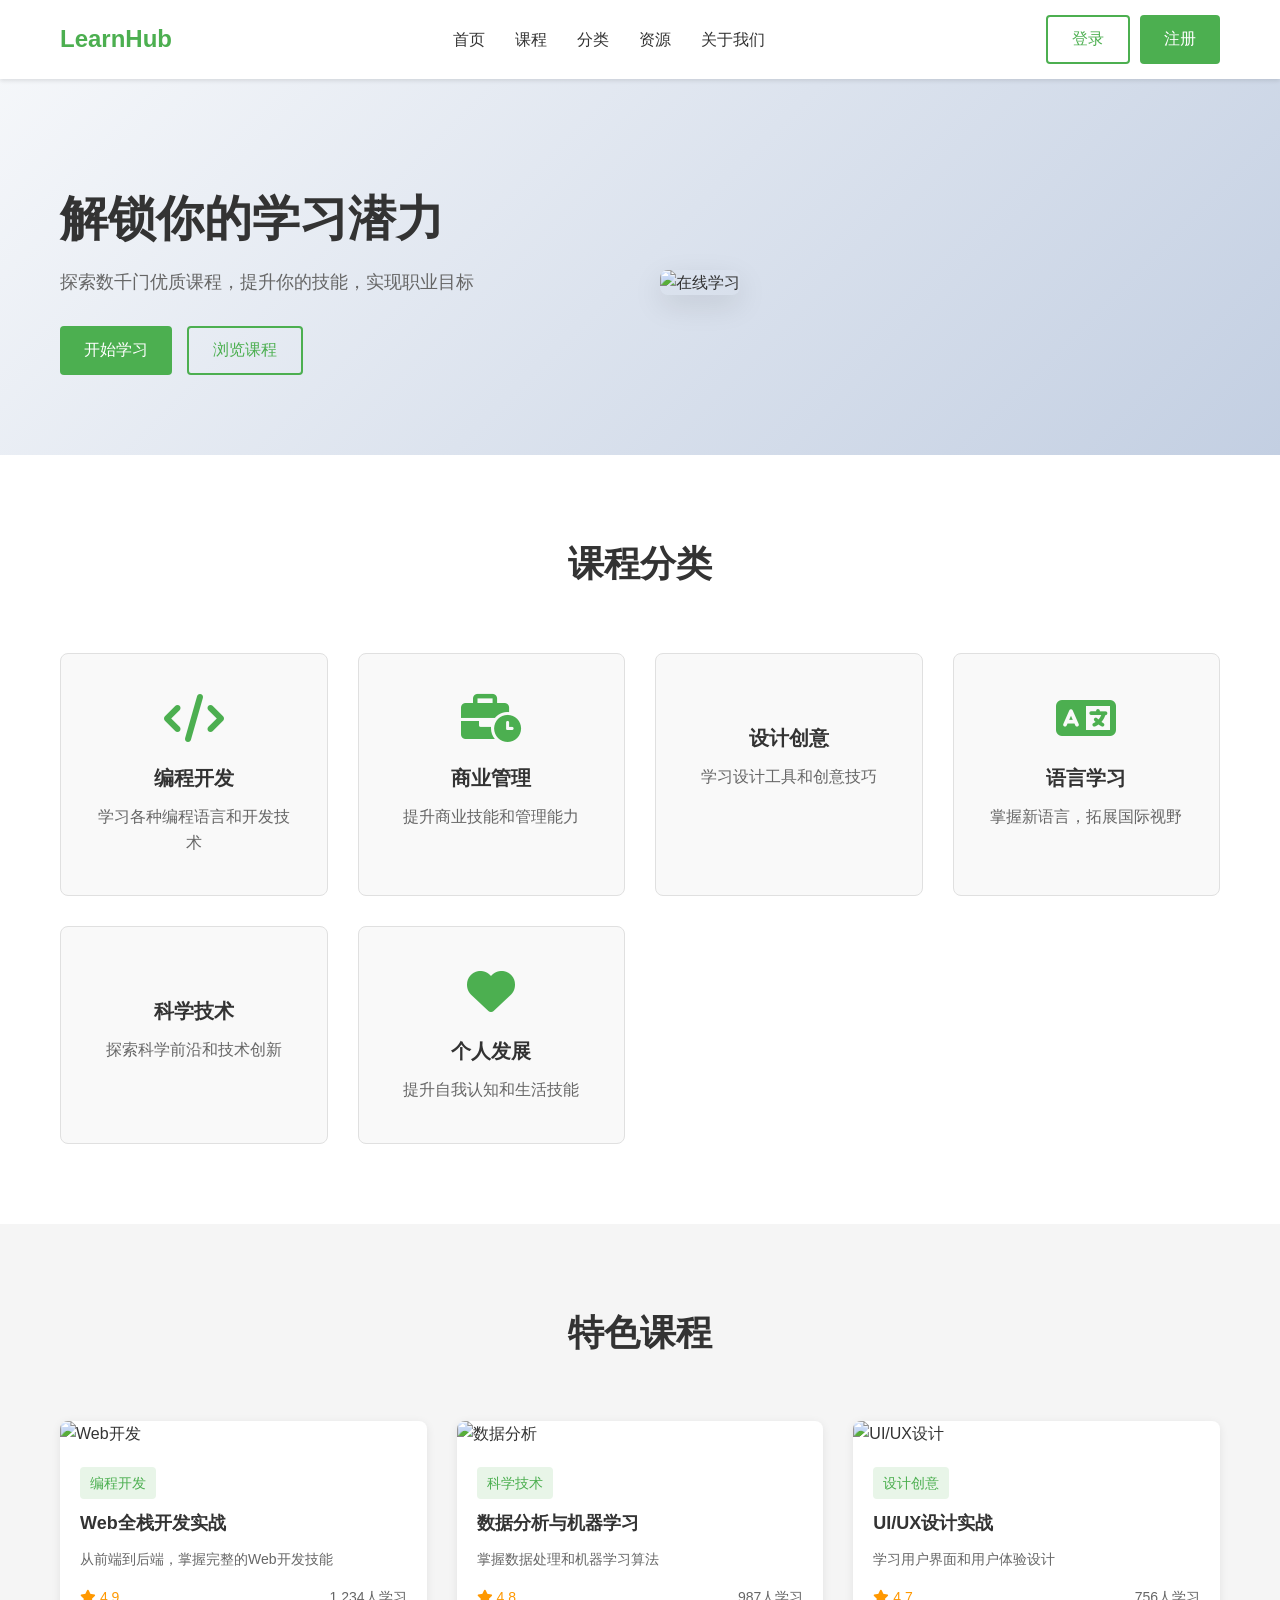
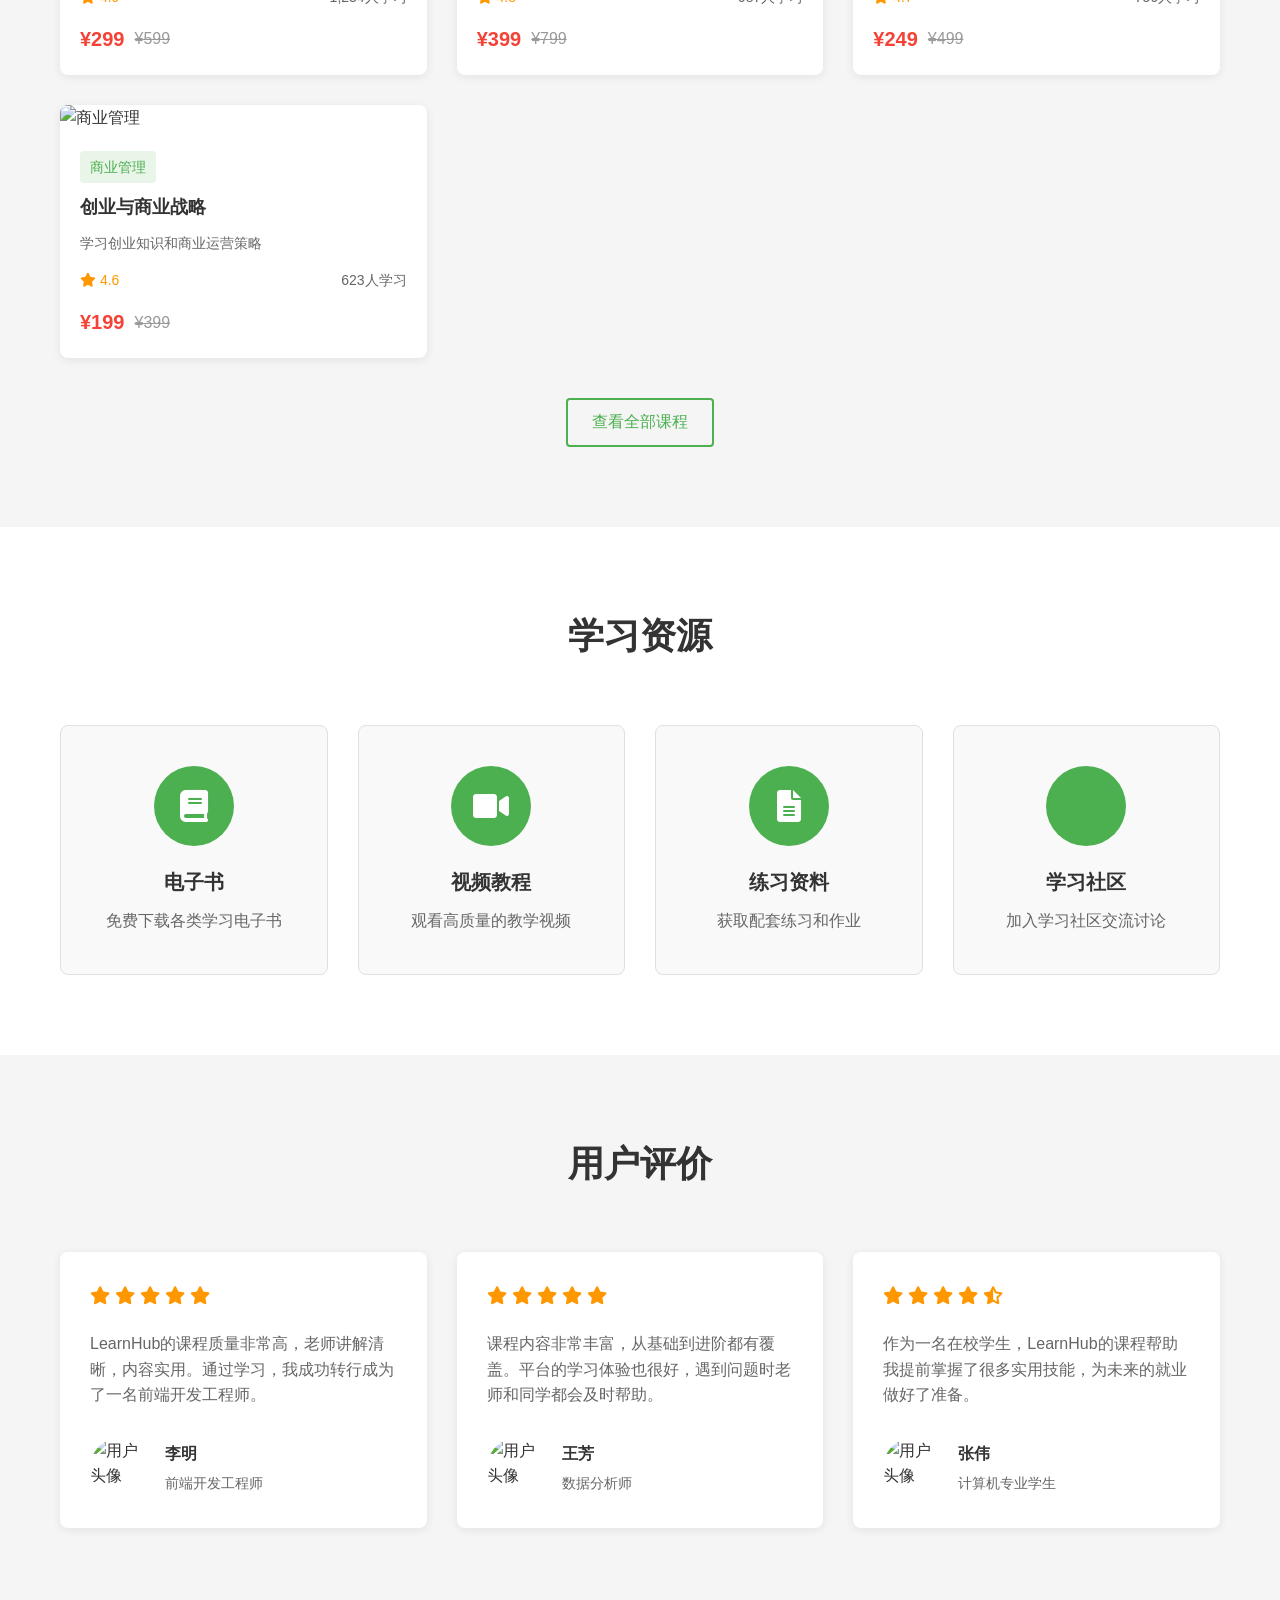
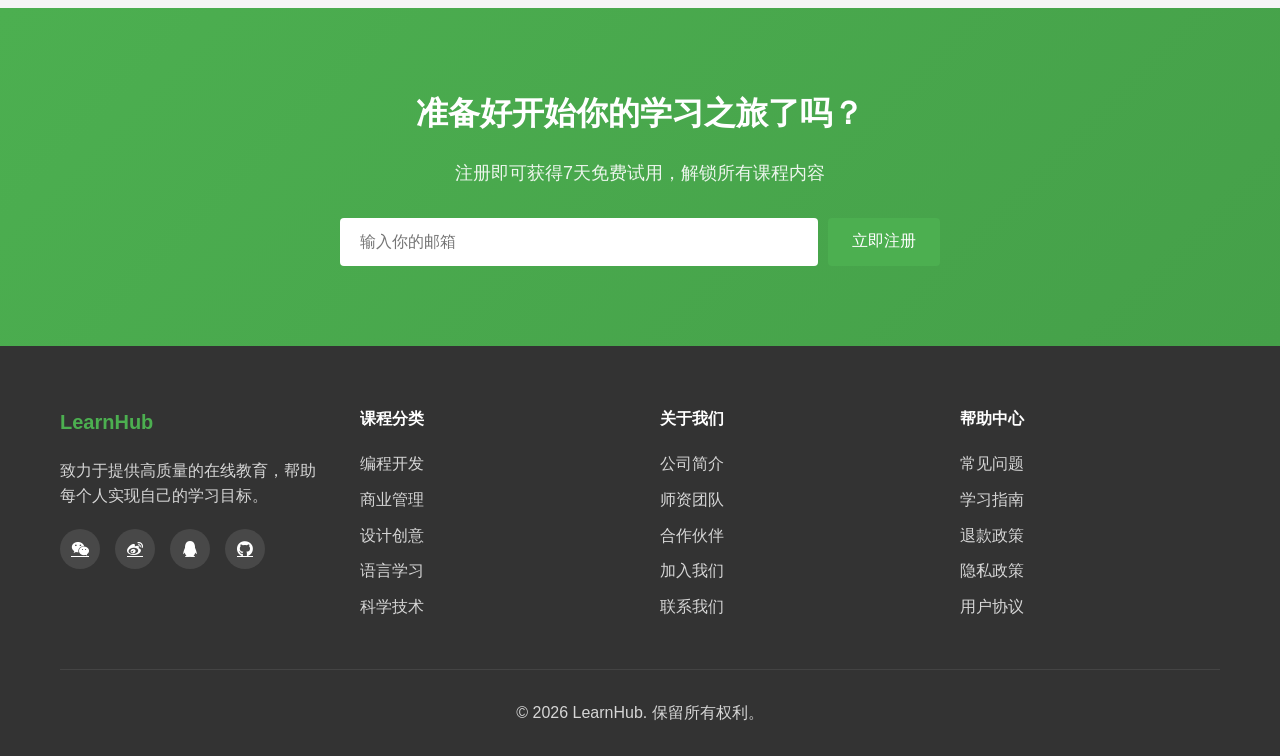
==== index.html @ 3ff59a0e "Initial commit: Create course learning website" ====
<!DOCTYPE html>
<html lang="zh-CN">
<head>
    <meta charset="UTF-8">
    <meta name="viewport" content="width=device-width, initial-scale=1.0">
    <title>LearnHub - 在线课程学习平台</title>
    <link rel="stylesheet" href="styles.css">
    <link rel="stylesheet" href="https://cdnjs.cloudflare.com/ajax/libs/font-awesome/6.0.0/css/all.min.css">
</head>
<body>
    <!-- 导航栏 -->
    <header class="navbar">
        <div class="container">
            <div class="logo">
                <h1>LearnHub</h1>
            </div>
            <nav class="nav-links">
                <a href="#">首页</a>
                <a href="#courses">课程</a>
                <a href="#categories">分类</a>
                <a href="#resources">资源</a>
                <a href="#about">关于我们</a>
            </nav>
            <div class="auth-buttons">
                <button class="btn btn-outline">登录</button>
                <button class="btn btn-primary">注册</button>
            </div>
            <div class="menu-toggle">
                <i class="fas fa-bars"></i>
            </div>
        </div>
    </header>

    <!-- 英雄区 -->
    <section class="hero">
        <div class="container">
            <div class="hero-content">
                <h2>解锁你的学习潜力</h2>
                <p>探索数千门优质课程，提升你的技能，实现职业目标</p>
                <div class="hero-buttons">
                    <button class="btn btn-primary">开始学习</button>
                    <button class="btn btn-outline">浏览课程</button>
                </div>
            </div>
            <div class="hero-image">
                <img src="https://trae-api-cn.mchost.guru/api/ide/v1/text_to_image?prompt=online%20learning%20platform%20students%20studying%20laptop%20modern%20education&image_size=landscape_16_9" alt="在线学习">
            </div>
        </div>
    </section>

    <!-- 课程分类 -->
    <section id="categories" class="categories">
        <div class="container">
            <h2 class="section-title">课程分类</h2>
            <div class="categories-grid">
                <div class="category-card">
                    <i class="fas fa-code"></i>
                    <h3>编程开发</h3>
                    <p>学习各种编程语言和开发技术</p>
                </div>
                <div class="category-card">
                    <i class="fas fa-business-time"></i>
                    <h3>商业管理</h3>
                    <p>提升商业技能和管理能力</p>
                </div>
                <div class="category-card">
                    <i class="fas fa-design"></i>
                    <h3>设计创意</h3>
                    <p>学习设计工具和创意技巧</p>
                </div>
                <div class="category-card">
                    <i class="fas fa-language"></i>
                    <h3>语言学习</h3>
                    <p>掌握新语言，拓展国际视野</p>
                </div>
                <div class="category-card">
                    <i class="fas fa-science"></i>
                    <h3>科学技术</h3>
                    <p>探索科学前沿和技术创新</p>
                </div>
                <div class="category-card">
                    <i class="fas fa-heart"></i>
                    <h3>个人发展</h3>
                    <p>提升自我认知和生活技能</p>
                </div>
            </div>
        </div>
    </section>

    <!-- 特色课程 -->
    <section id="courses" class="courses">
        <div class="container">
            <h2 class="section-title">特色课程</h2>
            <div class="courses-grid">
                <div class="course-card">
                    <div class="course-image">
                        <img src="https://trae-api-cn.mchost.guru/api/ide/v1/text_to_image?prompt=web%20development%20course%20coding%20programming&image_size=square" alt="Web开发">
                    </div>
                    <div class="course-info">
                        <div class="course-category">编程开发</div>
                        <h3>Web全栈开发实战</h3>
                        <p>从前端到后端，掌握完整的Web开发技能</p>
                        <div class="course-meta">
                            <span class="rating"><i class="fas fa-star"></i> 4.9</span>
                            <span class="students">1,234人学习</span>
                        </div>
                        <div class="course-price">
                            <span class="current-price">¥299</span>
                            <span class="original-price">¥599</span>
                        </div>
                    </div>
                </div>
                <div class="course-card">
                    <div class="course-image">
                        <img src="https://trae-api-cn.mchost.guru/api/ide/v1/text_to_image?prompt=data%20science%20machine%20learning%20analysis&image_size=square" alt="数据分析">
                    </div>
                    <div class="course-info">
                        <div class="course-category">科学技术</div>
                        <h3>数据分析与机器学习</h3>
                        <p>掌握数据处理和机器学习算法</p>
                        <div class="course-meta">
                            <span class="rating"><i class="fas fa-star"></i> 4.8</span>
                            <span class="students">987人学习</span>
                        </div>
                        <div class="course-price">
                            <span class="current-price">¥399</span>
                            <span class="original-price">¥799</span>
                        </div>
                    </div>
                </div>
                <div class="course-card">
                    <div class="course-image">
                        <img src="https://trae-api-cn.mchost.guru/api/ide/v1/text_to_image?prompt=ui%20ux%20design%20interface%20creation&image_size=square" alt="UI/UX设计">
                    </div>
                    <div class="course-info">
                        <div class="course-category">设计创意</div>
                        <h3>UI/UX设计实战</h3>
                        <p>学习用户界面和用户体验设计</p>
                        <div class="course-meta">
                            <span class="rating"><i class="fas fa-star"></i> 4.7</span>
                            <span class="students">756人学习</span>
                        </div>
                        <div class="course-price">
                            <span class="current-price">¥249</span>
                            <span class="original-price">¥499</span>
                        </div>
                    </div>
                </div>
                <div class="course-card">
                    <div class="course-image">
                        <img src="https://trae-api-cn.mchost.guru/api/ide/v1/text_to_image?prompt=business%20management%20leadership%20strategy&image_size=square" alt="商业管理">
                    </div>
                    <div class="course-info">
                        <div class="course-category">商业管理</div>
                        <h3>创业与商业战略</h3>
                        <p>学习创业知识和商业运营策略</p>
                        <div class="course-meta">
                            <span class="rating"><i class="fas fa-star"></i> 4.6</span>
                            <span class="students">623人学习</span>
                        </div>
                        <div class="course-price">
                            <span class="current-price">¥199</span>
                            <span class="original-price">¥399</span>
                        </div>
                    </div>
                </div>
            </div>
            <div class="view-all">
                <button class="btn btn-outline">查看全部课程</button>
            </div>
        </div>
    </section>

    <!-- 学习资源 -->
    <section id="resources" class="resources">
        <div class="container">
            <h2 class="section-title">学习资源</h2>
            <div class="resources-grid">
                <div class="resource-card">
                    <div class="resource-icon">
                        <i class="fas fa-book"></i>
                    </div>
                    <h3>电子书</h3>
                    <p>免费下载各类学习电子书</p>
                </div>
                <div class="resource-card">
                    <div class="resource-icon">
                        <i class="fas fa-video"></i>
                    </div>
                    <h3>视频教程</h3>
                    <p>观看高质量的教学视频</p>
                </div>
                <div class="resource-card">
                    <div class="resource-icon">
                        <i class="fas fa-file-alt"></i>
                    </div>
                    <h3>练习资料</h3>
                    <p>获取配套练习和作业</p>
                </div>
                <div class="resource-card">
                    <div class="resource-icon">
                        <i class="fas fa-community"></i>
                    </div>
                    <h3>学习社区</h3>
                    <p>加入学习社区交流讨论</p>
                </div>
            </div>
        </div>
    </section>

    <!-- 用户评价 -->
    <section class="testimonials">
        <div class="container">
            <h2 class="section-title">用户评价</h2>
            <div class="testimonials-grid">
                <div class="testimonial-card">
                    <div class="testimonial-rating">
                        <i class="fas fa-star"></i>
                        <i class="fas fa-star"></i>
                        <i class="fas fa-star"></i>
                        <i class="fas fa-star"></i>
                        <i class="fas fa-star"></i>
                    </div>
                    <p>LearnHub的课程质量非常高，老师讲解清晰，内容实用。通过学习，我成功转行成为了一名前端开发工程师。</p>
                    <div class="testimonial-author">
                        <img src="https://trae-api-cn.mchost.guru/api/ide/v1/text_to_image?prompt=professional%20asian%20male%20portrait%20headshot&image_size=square" alt="用户头像">
                        <div class="author-info">
                            <h4>李明</h4>
                            <p>前端开发工程师</p>
                        </div>
                    </div>
                </div>
                <div class="testimonial-card">
                    <div class="testimonial-rating">
                        <i class="fas fa-star"></i>
                        <i class="fas fa-star"></i>
                        <i class="fas fa-star"></i>
                        <i class="fas fa-star"></i>
                        <i class="fas fa-star"></i>
                    </div>
                    <p>课程内容非常丰富，从基础到进阶都有覆盖。平台的学习体验也很好，遇到问题时老师和同学都会及时帮助。</p>
                    <div class="testimonial-author">
                        <img src="https://trae-api-cn.mchost.guru/api/ide/v1/text_to_image?prompt=professional%20asian%20female%20portrait%20headshot&image_size=square" alt="用户头像">
                        <div class="author-info">
                            <h4>王芳</h4>
                            <p>数据分析师</p>
                        </div>
                    </div>
                </div>
                <div class="testimonial-card">
                    <div class="testimonial-rating">
                        <i class="fas fa-star"></i>
                        <i class="fas fa-star"></i>
                        <i class="fas fa-star"></i>
                        <i class="fas fa-star"></i>
                        <i class="fas fa-star-half-alt"></i>
                    </div>
                    <p>作为一名在校学生，LearnHub的课程帮助我提前掌握了很多实用技能，为未来的就业做好了准备。</p>
                    <div class="testimonial-author">
                        <img src="https://trae-api-cn.mchost.guru/api/ide/v1/text_to_image?prompt=young%20asian%20student%20portrait%20headshot&image_size=square" alt="用户头像">
                        <div class="author-info">
                            <h4>张伟</h4>
                            <p>计算机专业学生</p>
                        </div>
                    </div>
                </div>
            </div>
        </div>
    </section>

    <!-- 注册区域 -->
    <section class="signup">
        <div class="container">
            <div class="signup-content">
                <h2>准备好开始你的学习之旅了吗？</h2>
                <p>注册即可获得7天免费试用，解锁所有课程内容</p>
                <div class="signup-form">
                    <input type="email" placeholder="输入你的邮箱">
                    <button class="btn btn-primary">立即注册</button>
                </div>
            </div>
        </div>
    </section>

    <!-- 页脚 -->
    <footer class="footer">
        <div class="container">
            <div class="footer-grid">
                <div class="footer-column">
                    <h3>LearnHub</h3>
                    <p>致力于提供高质量的在线教育，帮助每个人实现自己的学习目标。</p>
                    <div class="social-links">
                        <a href="#"><i class="fab fa-weixin"></i></a>
                        <a href="#"><i class="fab fa-weibo"></i></a>
                        <a href="#"><i class="fab fa-qq"></i></a>
                        <a href="#"><i class="fab fa-github"></i></a>
                    </div>
                </div>
                <div class="footer-column">
                    <h4>课程分类</h4>
                    <ul>
                        <li><a href="#">编程开发</a></li>
                        <li><a href="#">商业管理</a></li>
                        <li><a href="#">设计创意</a></li>
                        <li><a href="#">语言学习</a></li>
                        <li><a href="#">科学技术</a></li>
                    </ul>
                </div>
                <div class="footer-column">
                    <h4>关于我们</h4>
                    <ul>
                        <li><a href="#">公司简介</a></li>
                        <li><a href="#">师资团队</a></li>
                        <li><a href="#">合作伙伴</a></li>
                        <li><a href="#">加入我们</a></li>
                        <li><a href="#">联系我们</a></li>
                    </ul>
                </div>
                <div class="footer-column">
                    <h4>帮助中心</h4>
                    <ul>
                        <li><a href="#">常见问题</a></li>
                        <li><a href="#">学习指南</a></li>
                        <li><a href="#">退款政策</a></li>
                        <li><a href="#">隐私政策</a></li>
                        <li><a href="#">用户协议</a></li>
                    </ul>
                </div>
            </div>
            <div class="footer-bottom">
                <p>&copy; 2026 LearnHub. 保留所有权利。</p>
            </div>
        </div>
    </footer>

    <script>
        // 移动端菜单切换
        document.querySelector('.menu-toggle').addEventListener('click', function() {
            document.querySelector('.nav-links').classList.toggle('active');
        });

        // 平滑滚动
        document.querySelectorAll('a[href^="#"]').forEach(anchor => {
            anchor.addEventListener('click', function (e) {
                e.preventDefault();
                const target = document.querySelector(this.getAttribute('href'));
                if (target) {
                    target.scrollIntoView({ behavior: 'smooth' });
                }
            });
        });
    </script>
</body>
</html>
---- styles.css ----
/* 全局样式 */
* {
    margin: 0;
    padding: 0;
    box-sizing: border-box;
}

body {
    font-family: 'Segoe UI', Tahoma, Geneva, Verdana, sans-serif;
    line-height: 1.6;
    color: #333;
    background-color: #f5f5f5;
}

.container {
    max-width: 1200px;
    margin: 0 auto;
    padding: 0 20px;
}

/* 按钮样式 */
.btn {
    padding: 12px 24px;
    border: none;
    border-radius: 4px;
    font-size: 16px;
    font-weight: 500;
    cursor: pointer;
    transition: all 0.3s ease;
}

.btn-primary {
    background-color: #4CAF50;
    color: white;
}

.btn-primary:hover {
    background-color: #45a049;
    transform: translateY(-2px);
}

.btn-outline {
    background-color: transparent;
    color: #4CAF50;
    border: 2px solid #4CAF50;
}

.btn-outline:hover {
    background-color: #4CAF50;
    color: white;
}

/* 导航栏 */
.navbar {
    background-color: white;
    box-shadow: 0 2px 4px rgba(0, 0, 0, 0.1);
    position: fixed;
    top: 0;
    left: 0;
    right: 0;
    z-index: 1000;
}

.navbar .container {
    display: flex;
    justify-content: space-between;
    align-items: center;
    padding: 15px 20px;
}

.logo h1 {
    font-size: 24px;
    color: #4CAF50;
    font-weight: 700;
}

.nav-links {
    display: flex;
    gap: 30px;
}

.nav-links a {
    text-decoration: none;
    color: #333;
    font-weight: 500;
    transition: color 0.3s ease;
}

.nav-links a:hover {
    color: #4CAF50;
}

.auth-buttons {
    display: flex;
    gap: 10px;
}

.menu-toggle {
    display: none;
    font-size: 24px;
    cursor: pointer;
}

/* 英雄区 */
.hero {
    background: linear-gradient(135deg, #f5f7fa 0%, #c3cfe2 100%);
    padding: 120px 0 80px;
    margin-top: 70px;
}

.hero .container {
    display: flex;
    align-items: center;
    gap: 40px;
}

.hero-content {
    flex: 1;
}

.hero-content h2 {
    font-size: 48px;
    font-weight: 700;
    margin-bottom: 20px;
    line-height: 1.2;
}

.hero-content p {
    font-size: 18px;
    margin-bottom: 30px;
    color: #666;
}

.hero-buttons {
    display: flex;
    gap: 15px;
}

.hero-image {
    flex: 1;
}

.hero-image img {
    width: 100%;
    border-radius: 8px;
    box-shadow: 0 10px 30px rgba(0, 0, 0, 0.1);
}

/* 通用部分样式 */
.section-title {
    font-size: 36px;
    font-weight: 700;
    text-align: center;
    margin-bottom: 60px;
    color: #333;
}

/* 课程分类 */
.categories {
    padding: 80px 0;
    background-color: white;
}

.categories-grid {
    display: grid;
    grid-template-columns: repeat(auto-fit, minmax(250px, 1fr));
    gap: 30px;
}

.category-card {
    background-color: #f9f9f9;
    padding: 40px 30px;
    border-radius: 8px;
    text-align: center;
    transition: all 0.3s ease;
    border: 1px solid #e0e0e0;
}

.category-card:hover {
    transform: translateY(-10px);
    box-shadow: 0 10px 30px rgba(0, 0, 0, 0.1);
}

.category-card i {
    font-size: 48px;
    color: #4CAF50;
    margin-bottom: 20px;
}

.category-card h3 {
    font-size: 20px;
    font-weight: 600;
    margin-bottom: 10px;
}

.category-card p {
    color: #666;
}

/* 特色课程 */
.courses {
    padding: 80px 0;
    background-color: #f5f5f5;
}

.courses-grid {
    display: grid;
    grid-template-columns: repeat(auto-fit, minmax(300px, 1fr));
    gap: 30px;
    margin-bottom: 40px;
}

.course-card {
    background-color: white;
    border-radius: 8px;
    overflow: hidden;
    box-shadow: 0 2px 10px rgba(0, 0, 0, 0.08);
    transition: all 0.3s ease;
}

.course-card:hover {
    transform: translateY(-5px);
    box-shadow: 0 10px 30px rgba(0, 0, 0, 0.1);
}

.course-image img {
    width: 100%;
    height: 200px;
    object-fit: cover;
}

.course-info {
    padding: 20px;
}

.course-category {
    background-color: #e8f5e8;
    color: #4CAF50;
    padding: 5px 10px;
    border-radius: 4px;
    font-size: 14px;
    font-weight: 500;
    display: inline-block;
    margin-bottom: 10px;
}

.course-info h3 {
    font-size: 18px;
    font-weight: 600;
    margin-bottom: 10px;
}

.course-info p {
    color: #666;
    margin-bottom: 15px;
    font-size: 14px;
}

.course-meta {
    display: flex;
    justify-content: space-between;
    margin-bottom: 15px;
    font-size: 14px;
}

.rating {
    color: #ff9800;
    font-weight: 500;
}

.students {
    color: #666;
}

.course-price {
    display: flex;
    align-items: center;
    gap: 10px;
}

.current-price {
    font-size: 20px;
    font-weight: 700;
    color: #f44336;
}

.original-price {
    font-size: 16px;
    color: #999;
    text-decoration: line-through;
}

.view-all {
    text-align: center;
}

/* 学习资源 */
.resources {
    padding: 80px 0;
    background-color: white;
}

.resources-grid {
    display: grid;
    grid-template-columns: repeat(auto-fit, minmax(250px, 1fr));
    gap: 30px;
}

.resource-card {
    background-color: #f9f9f9;
    padding: 40px 30px;
    border-radius: 8px;
    text-align: center;
    transition: all 0.3s ease;
    border: 1px solid #e0e0e0;
}

.resource-card:hover {
    transform: translateY(-10px);
    box-shadow: 0 10px 30px rgba(0, 0, 0, 0.1);
}

.resource-icon {
    width: 80px;
    height: 80px;
    background-color: #4CAF50;
    color: white;
    border-radius: 50%;
    display: flex;
    align-items: center;
    justify-content: center;
    margin: 0 auto 20px;
}

.resource-icon i {
    font-size: 32px;
}

.resource-card h3 {
    font-size: 20px;
    font-weight: 600;
    margin-bottom: 10px;
}

.resource-card p {
    color: #666;
}

/* 用户评价 */
.testimonials {
    padding: 80px 0;
    background-color: #f5f5f5;
}

.testimonials-grid {
    display: grid;
    grid-template-columns: repeat(auto-fit, minmax(300px, 1fr));
    gap: 30px;
}

.testimonial-card {
    background-color: white;
    padding: 30px;
    border-radius: 8px;
    box-shadow: 0 2px 10px rgba(0, 0, 0, 0.08);
}

.testimonial-rating {
    color: #ff9800;
    margin-bottom: 20px;
    font-size: 18px;
}

.testimonial-card p {
    margin-bottom: 30px;
    line-height: 1.6;
    color: #666;
}

.testimonial-author {
    display: flex;
    align-items: center;
    gap: 15px;
}

.testimonial-author img {
    width: 60px;
    height: 60px;
    border-radius: 50%;
    object-fit: cover;
}

.author-info h4 {
    font-weight: 600;
    margin-bottom: 5px;
}

.author-info p {
    font-size: 14px;
    color: #666;
    margin: 0;
}

/* 注册区域 */
.signup {
    background: linear-gradient(135deg, #4CAF50 0%, #45a049 100%);
    padding: 80px 0;
    color: white;
}

.signup-content {
    text-align: center;
    max-width: 800px;
    margin: 0 auto;
}

.signup-content h2 {
    font-size: 32px;
    font-weight: 700;
    margin-bottom: 20px;
}

.signup-content p {
    font-size: 18px;
    margin-bottom: 30px;
    opacity: 0.9;
}

.signup-form {
    display: flex;
    gap: 10px;
    max-width: 600px;
    margin: 0 auto;
}

.signup-form input {
    flex: 1;
    padding: 15px 20px;
    border: none;
    border-radius: 4px;
    font-size: 16px;
}

.signup-form button {
    white-space: nowrap;
}

/* 页脚 */
.footer {
    background-color: #333;
    color: white;
    padding: 60px 0 30px;
}

.footer-grid {
    display: grid;
    grid-template-columns: repeat(auto-fit, minmax(250px, 1fr));
    gap: 40px;
    margin-bottom: 40px;
}

.footer-column h3 {
    font-size: 20px;
    font-weight: 600;
    margin-bottom: 20px;
    color: #4CAF50;
}

.footer-column h4 {
    font-size: 16px;
    font-weight: 600;
    margin-bottom: 20px;
}

.footer-column p {
    margin-bottom: 20px;
    opacity: 0.8;
}

.footer-column ul {
    list-style: none;
}

.footer-column ul li {
    margin-bottom: 10px;
}

.footer-column ul li a {
    color: white;
    text-decoration: none;
    opacity: 0.8;
    transition: opacity 0.3s ease;
}

.footer-column ul li a:hover {
    opacity: 1;
    color: #4CAF50;
}

.social-links {
    display: flex;
    gap: 15px;
}

.social-links a {
    display: flex;
    align-items: center;
    justify-content: center;
    width: 40px;
    height: 40px;
    background-color: rgba(255, 255, 255, 0.1);
    border-radius: 50%;
    color: white;
    transition: all 0.3s ease;
}

.social-links a:hover {
    background-color: #4CAF50;
    transform: translateY(-3px);
}

.footer-bottom {
    border-top: 1px solid rgba(255, 255, 255, 0.1);
    padding-top: 30px;
    text-align: center;
    opacity: 0.8;
}

/* 响应式设计 */
@media (max-width: 768px) {
    .nav-links {
        position: fixed;
        top: 70px;
        left: 0;
        right: 0;
        background-color: white;
        flex-direction: column;
        align-items: center;
        padding: 20px 0;
        box-shadow: 0 2px 4px rgba(0, 0, 0, 0.1);
        transform: translateY(-100%);
        opacity: 0;
        transition: all 0.3s ease;
    }

    .nav-links.active {
        transform: translateY(0);
        opacity: 1;
    }

    .menu-toggle {
        display: block;
    }

    .auth-buttons {
        display: none;
    }

    .hero .container {
        flex-direction: column;
        text-align: center;
    }

    .hero-content h2 {
        font-size: 36px;
    }

    .hero-buttons {
        justify-content: center;
    }

    .signup-form {
        flex-direction: column;
    }

    .section-title {
        font-size: 28px;
    }
}

@media (max-width: 480px) {
    .hero-content h2 {
        font-size: 28px;
    }

    .hero-content p {
        font-size: 16px;
    }

    .btn {
        padding: 10px 20px;
        font-size: 14px;
    }

    .courses-grid {
        grid-template-columns: 1fr;
    }

    .testimonials-grid {
        grid-template-columns: 1fr;
    }

    .categories-grid {
        grid-template-columns: 1fr;
    }

    .resources-grid {
        grid-template-columns: 1fr;
    }

    .footer-grid {
        grid-template-columns: 1fr;
        gap: 30px;
    }
}
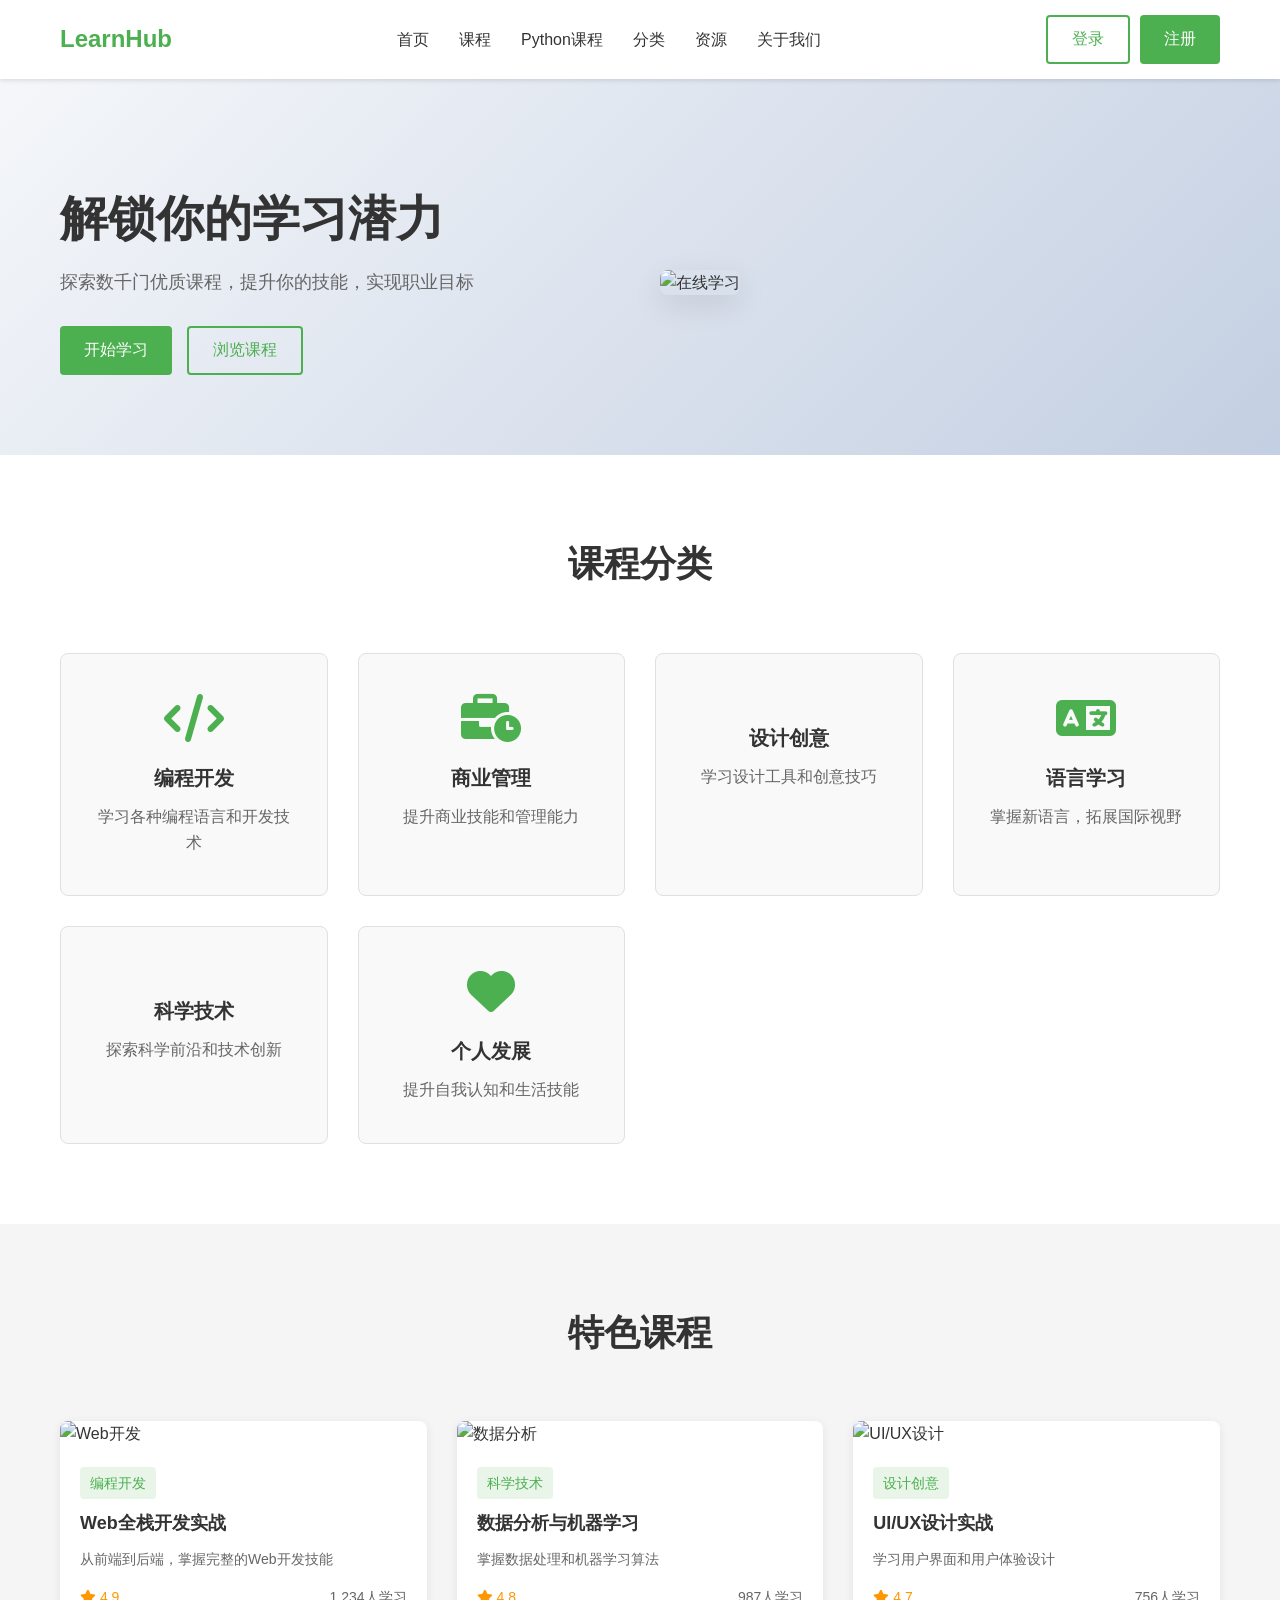
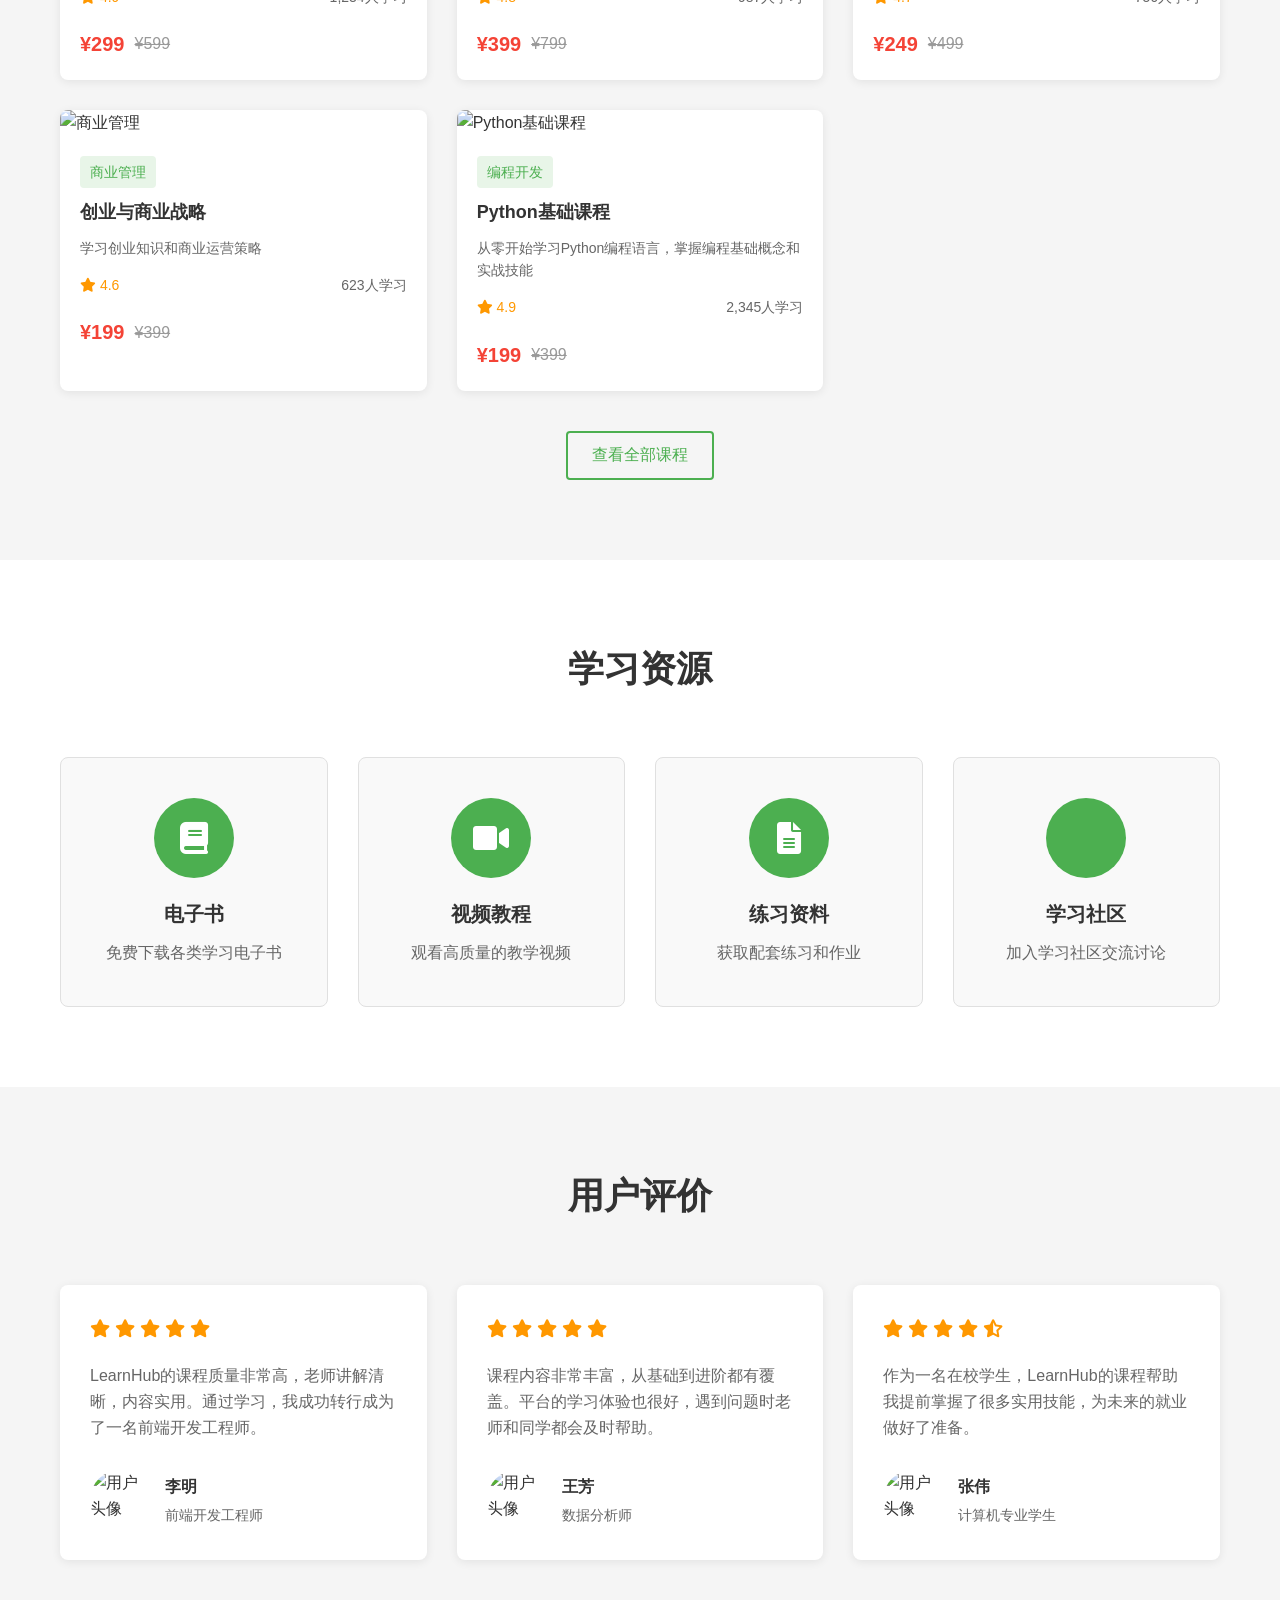
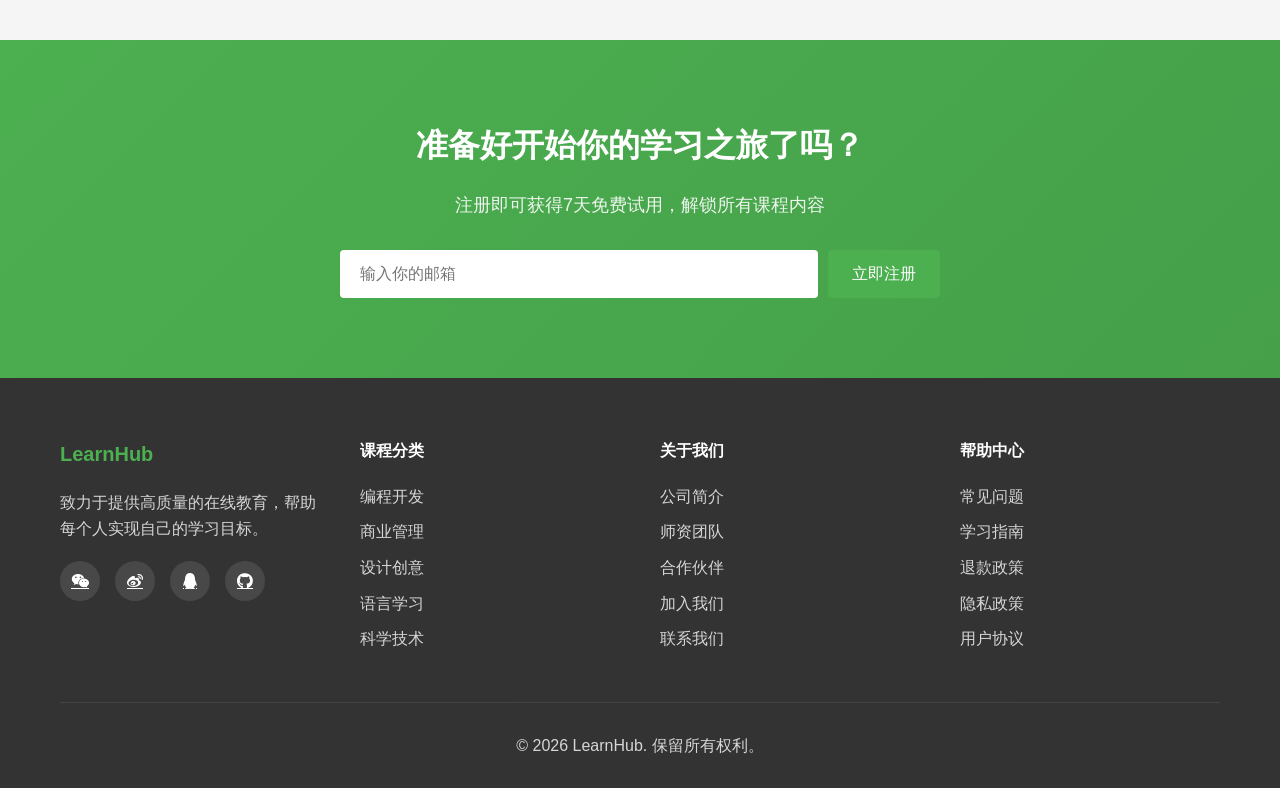
==== commit 51fb25c3: "Add Python basic course module" ====
--- a/index.html
+++ b/index.html
@@ -17,6 +17,7 @@
             <nav class="nav-links">
                 <a href="#">首页</a>
                 <a href="#courses">课程</a>
+                <a href="python-course.html">Python课程</a>
                 <a href="#categories">分类</a>
                 <a href="#resources">资源</a>
                 <a href="#about">关于我们</a>
@@ -157,6 +158,24 @@
                         <div class="course-meta">
                             <span class="rating"><i class="fas fa-star"></i> 4.6</span>
                             <span class="students">623人学习</span>
+                        </div>
+                        <div class="course-price">
+                            <span class="current-price">¥199</span>
+                            <span class="original-price">¥399</span>
+                        </div>
+                    </div>
+                </div>
+                <div class="course-card">
+                    <div class="course-image">
+                        <img src="https://trae-api-cn.mchost.guru/api/ide/v1/text_to_image?prompt=python%20programming%20course%20code%20laptop&image_size=square" alt="Python基础课程">
+                    </div>
+                    <div class="course-info">
+                        <div class="course-category">编程开发</div>
+                        <h3>Python基础课程</h3>
+                        <p>从零开始学习Python编程语言，掌握编程基础概念和实战技能</p>
+                        <div class="course-meta">
+                            <span class="rating"><i class="fas fa-star"></i> 4.9</span>
+                            <span class="students">2,345人学习</span>
                         </div>
                         <div class="course-price">
                             <span class="current-price">¥199</span>
--- a/styles.css
+++ b/styles.css
@@ -578,6 +578,273 @@
     }
 }
 
+/* 课程详情页面 */
+.course-detail {
+    padding: 120px 0 80px;
+    background-color: white;
+}
+
+.course-header {
+    display: flex;
+    gap: 40px;
+    margin-bottom: 60px;
+}
+
+.course-banner {
+    flex: 1;
+}
+
+.course-banner img {
+    width: 100%;
+    border-radius: 8px;
+    box-shadow: 0 10px 30px rgba(0, 0, 0, 0.1);
+}
+
+.course-info-header {
+    flex: 1;
+}
+
+.course-description {
+    font-size: 16px;
+    color: #666;
+    margin-bottom: 20px;
+    line-height: 1.6;
+}
+
+.course-meta {
+    display: flex;
+    gap: 20px;
+    margin-bottom: 20px;
+    font-size: 14px;
+}
+
+.duration {
+    color: #666;
+}
+
+.course-buttons {
+    display: flex;
+    gap: 15px;
+    margin-top: 30px;
+}
+
+/* 课程大纲 */
+.course-outline {
+    margin-bottom: 60px;
+}
+
+.course-outline h3 {
+    font-size: 24px;
+    font-weight: 600;
+    margin-bottom: 30px;
+    color: #333;
+}
+
+.module-list {
+    border: 1px solid #e0e0e0;
+    border-radius: 8px;
+    overflow: hidden;
+}
+
+.module {
+    border-bottom: 1px solid #e0e0e0;
+}
+
+.module:last-child {
+    border-bottom: none;
+}
+
+.module-header {
+    display: flex;
+    justify-content: space-between;
+    align-items: center;
+    padding: 20px;
+    background-color: #f9f9f9;
+    cursor: pointer;
+    transition: all 0.3s ease;
+}
+
+.module-header:hover {
+    background-color: #f0f0f0;
+}
+
+.module-header h4 {
+    font-size: 18px;
+    font-weight: 600;
+    color: #333;
+}
+
+.module-duration {
+    font-size: 14px;
+    color: #666;
+}
+
+.module-content {
+    padding: 0 20px;
+    max-height: 0;
+    overflow: hidden;
+    transition: all 0.3s ease;
+}
+
+.module-content.active {
+    padding: 20px;
+    max-height: 200px;
+}
+
+.module-content ul {
+    list-style: none;
+}
+
+.module-content li {
+    padding: 8px 0;
+    border-bottom: 1px solid #f0f0f0;
+    color: #666;
+}
+
+.module-content li:last-child {
+    border-bottom: none;
+}
+
+/* 讲师信息 */
+.instructor {
+    margin-bottom: 60px;
+}
+
+.instructor h3 {
+    font-size: 24px;
+    font-weight: 600;
+    margin-bottom: 30px;
+    color: #333;
+}
+
+.instructor-card {
+    display: flex;
+    gap: 30px;
+    padding: 30px;
+    background-color: #f9f9f9;
+    border-radius: 8px;
+}
+
+.instructor-avatar {
+    flex-shrink: 0;
+}
+
+.instructor-avatar img {
+    width: 120px;
+    height: 120px;
+    border-radius: 50%;
+    object-fit: cover;
+}
+
+.instructor-info {
+    flex: 1;
+}
+
+.instructor-title {
+    font-size: 14px;
+    color: #4CAF50;
+    margin-bottom: 10px;
+}
+
+.instructor-bio {
+    color: #666;
+    margin-bottom: 20px;
+    line-height: 1.6;
+}
+
+.instructor-courses {
+    display: flex;
+    align-items: center;
+    gap: 10px;
+    flex-wrap: wrap;
+}
+
+.instructor-courses a {
+    color: #4CAF50;
+    text-decoration: none;
+    font-size: 14px;
+    padding: 5px 10px;
+    background-color: #e8f5e8;
+    border-radius: 4px;
+    transition: all 0.3s ease;
+}
+
+.instructor-courses a:hover {
+    background-color: #4CAF50;
+    color: white;
+}
+
+/* 课程评价 */
+.course-reviews h3 {
+    font-size: 24px;
+    font-weight: 600;
+    margin-bottom: 30px;
+    color: #333;
+}
+
+.reviews-grid {
+    display: grid;
+    grid-template-columns: repeat(auto-fit, minmax(300px, 1fr));
+    gap: 30px;
+}
+
+.review-card {
+    padding: 30px;
+    background-color: #f9f9f9;
+    border-radius: 8px;
+}
+
+.review-rating {
+    color: #ff9800;
+    margin-bottom: 15px;
+    font-size: 16px;
+}
+
+.review-card p {
+    color: #666;
+    margin-bottom: 20px;
+    line-height: 1.6;
+}
+
+.review-author {
+    display: flex;
+    align-items: center;
+    gap: 15px;
+}
+
+.review-author img {
+    width: 50px;
+    height: 50px;
+    border-radius: 50%;
+    object-fit: cover;
+}
+
+.review-author h5 {
+    font-weight: 600;
+    margin-bottom: 5px;
+}
+
+.review-author p {
+    font-size: 14px;
+    color: #666;
+    margin: 0;
+}
+
+@media (max-width: 768px) {
+    .course-header {
+        flex-direction: column;
+    }
+
+    .instructor-card {
+        flex-direction: column;
+        text-align: center;
+    }
+
+    .course-buttons {
+        flex-direction: column;
+    }
+}
+
 @media (max-width: 480px) {
     .hero-content h2 {
         font-size: 28px;
@@ -612,4 +879,8 @@
         grid-template-columns: 1fr;
         gap: 30px;
     }
+
+    .reviews-grid {
+        grid-template-columns: 1fr;
+    }
 }
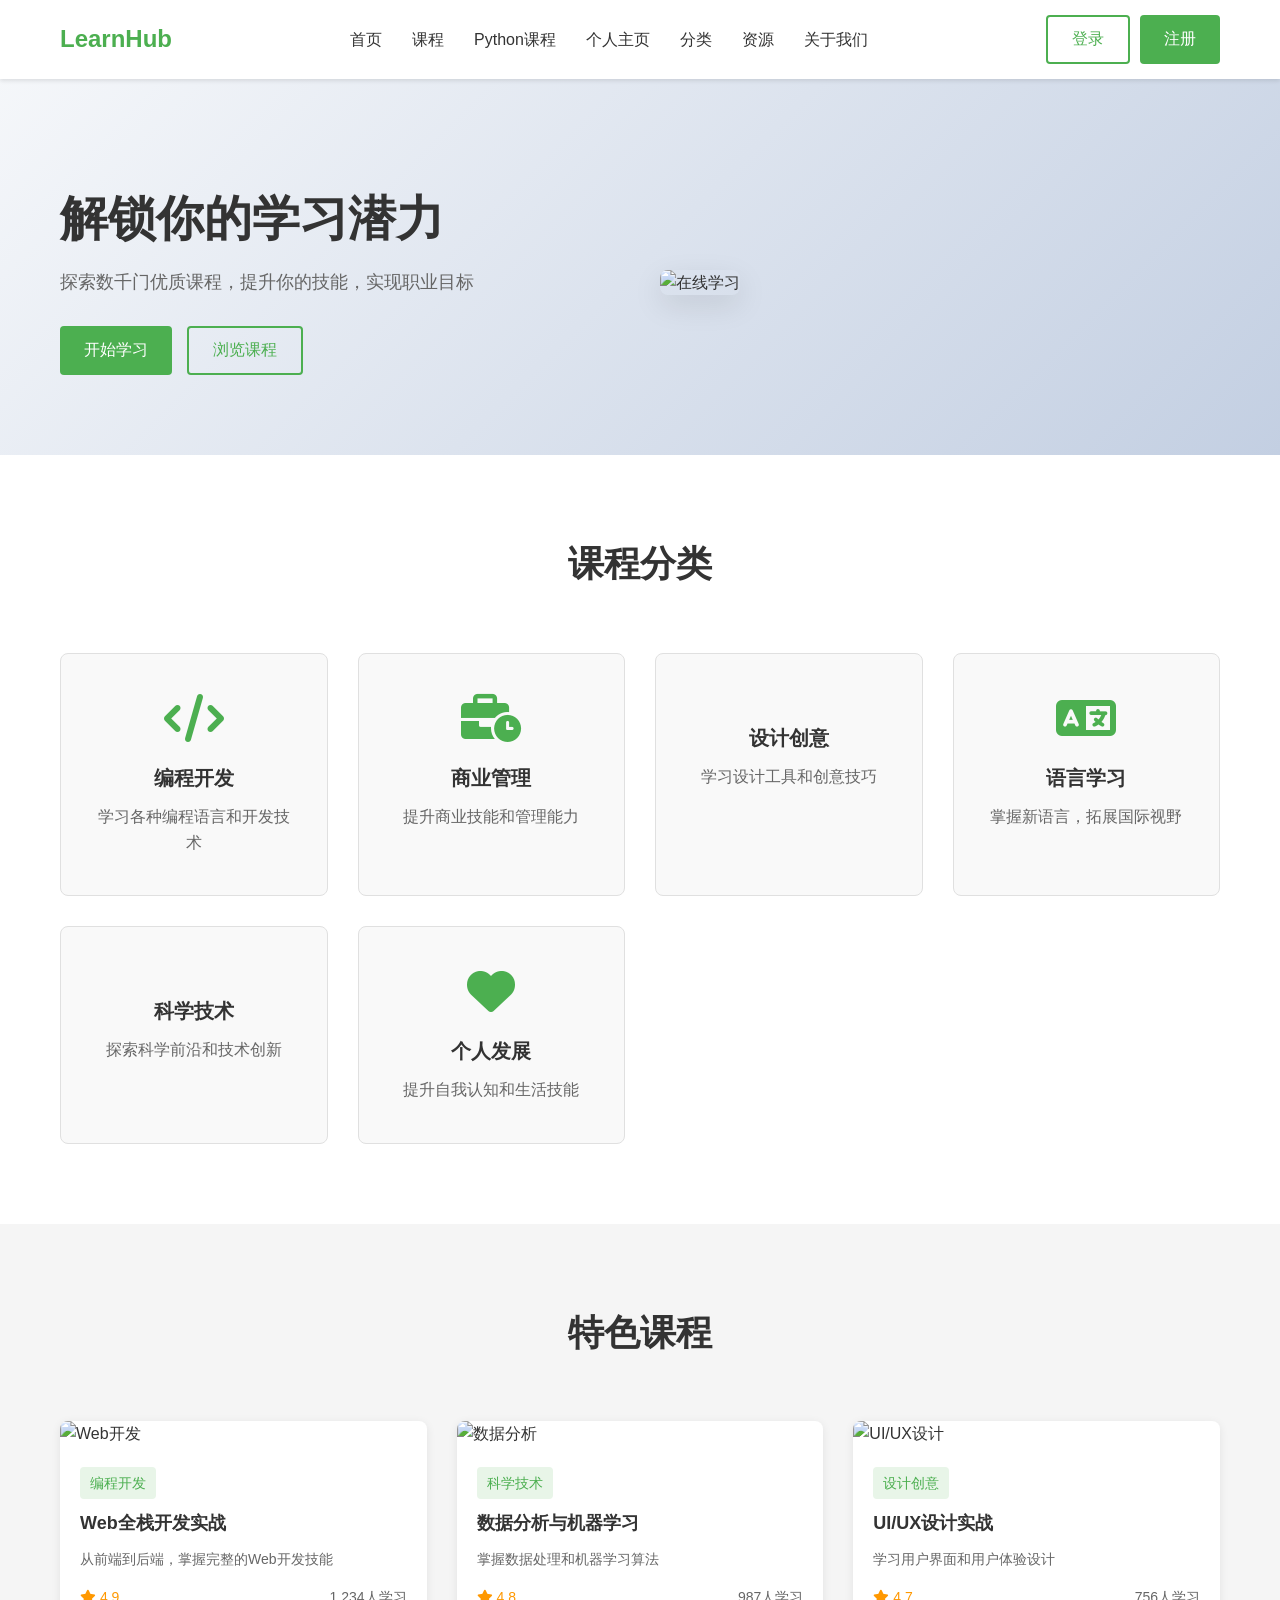
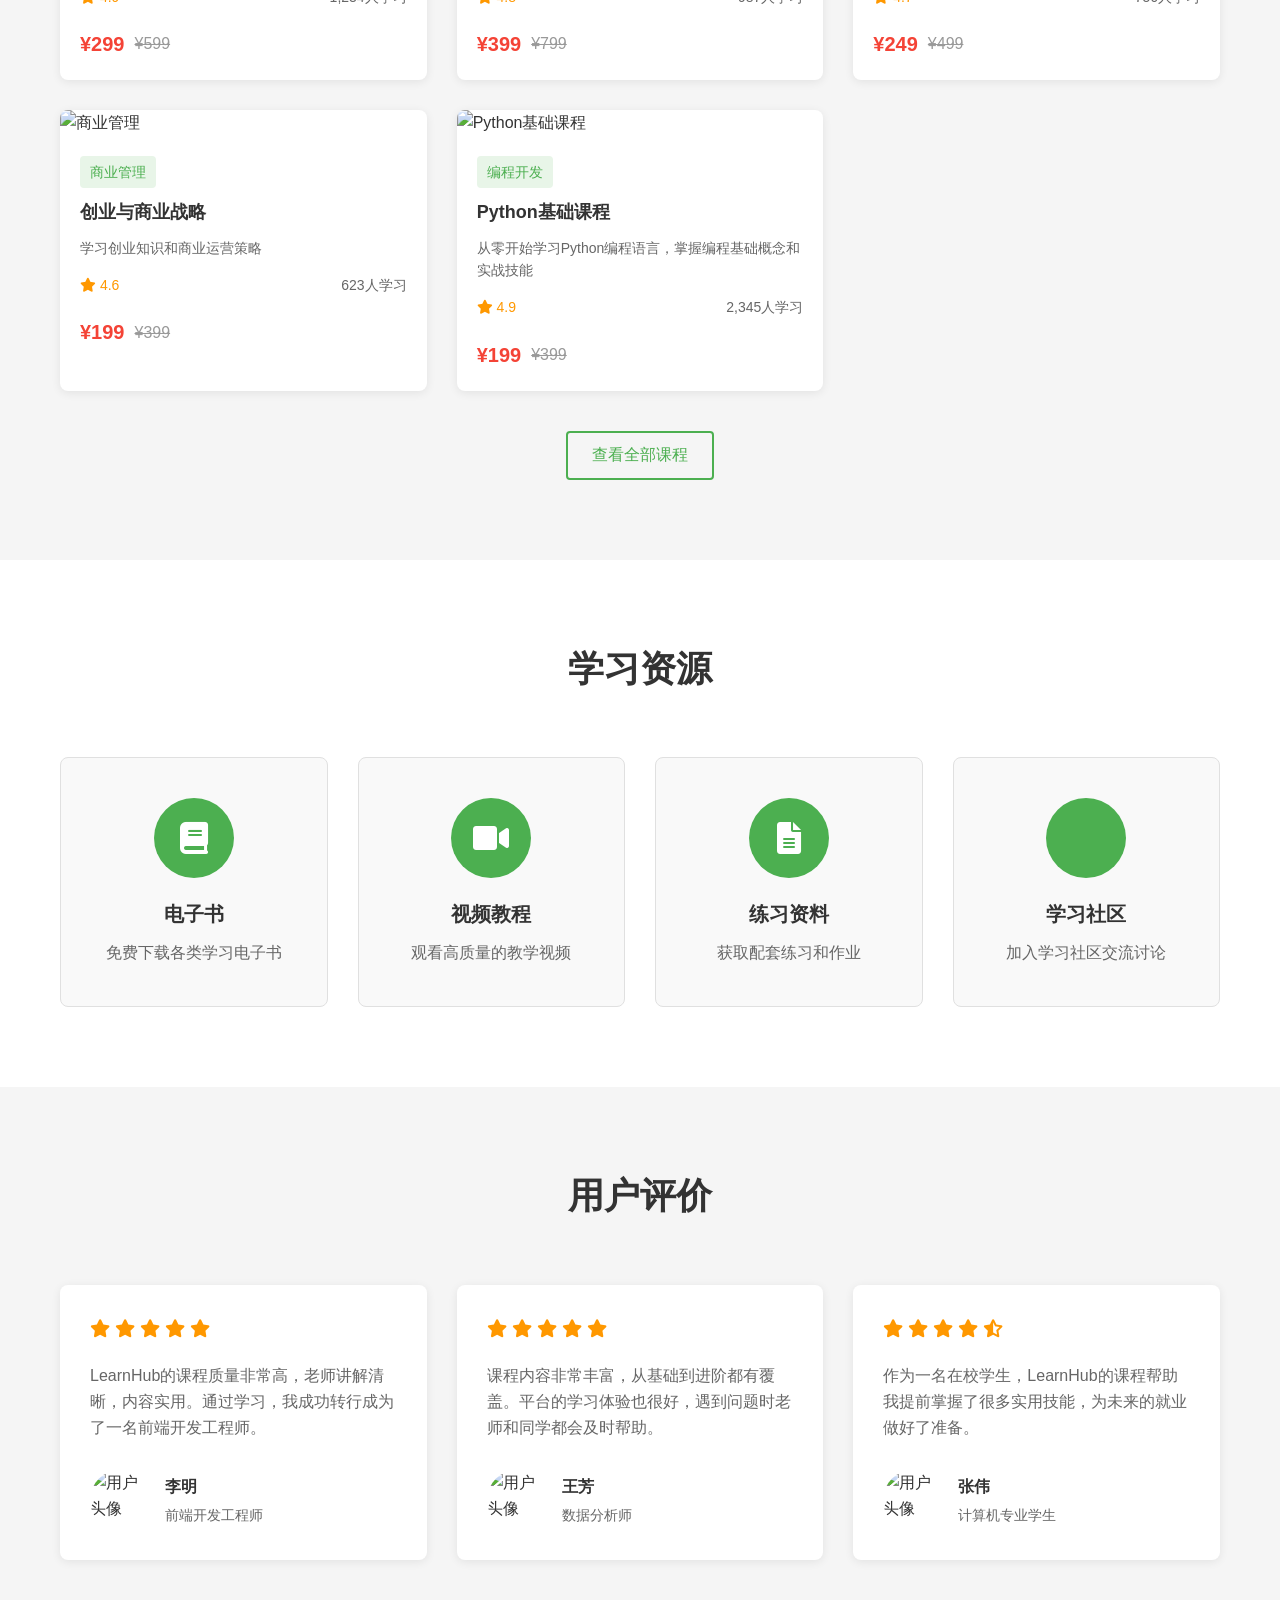
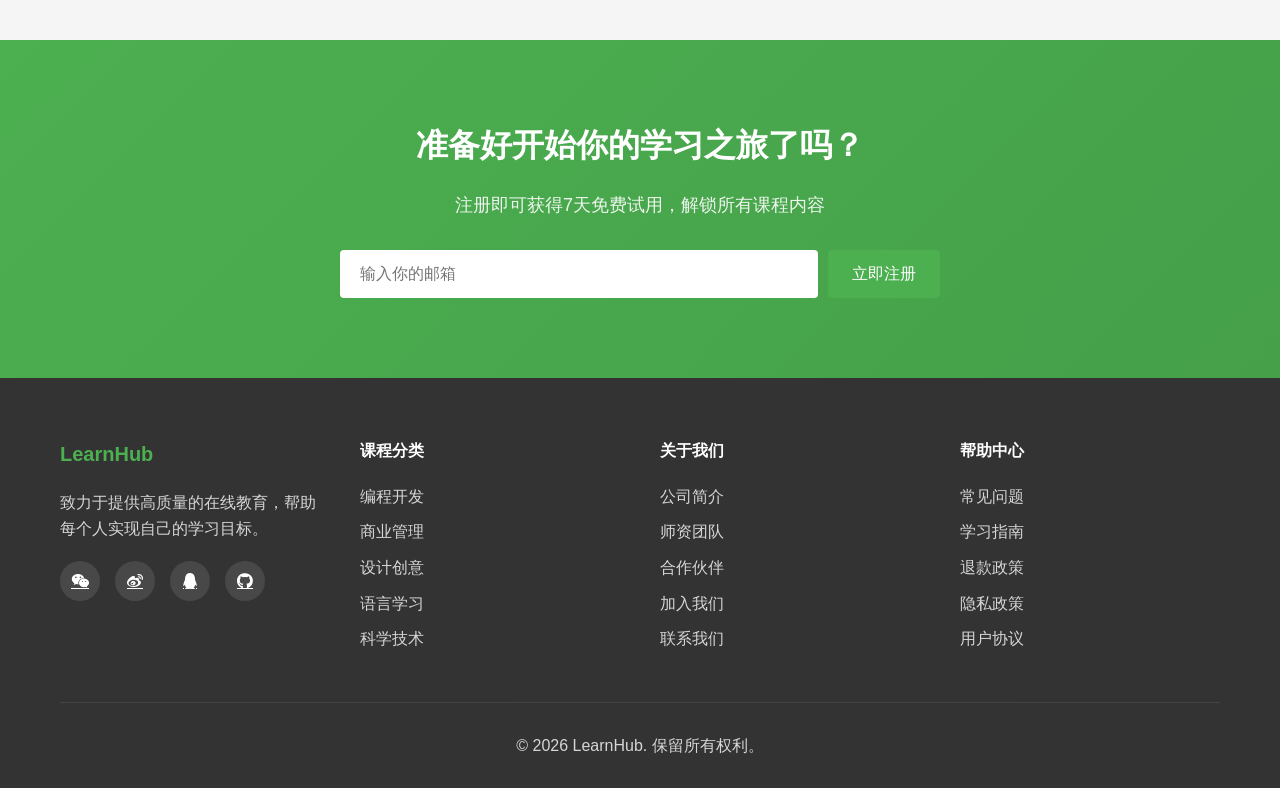
==== commit 19f39a62: "Add personal homepage for business data major freshman student" ====
--- a/index.html
+++ b/index.html
@@ -18,6 +18,7 @@
                 <a href="#">首页</a>
                 <a href="#courses">课程</a>
                 <a href="python-course.html">Python课程</a>
+                <a href="personal.html">个人主页</a>
                 <a href="#categories">分类</a>
                 <a href="#resources">资源</a>
                 <a href="#about">关于我们</a>
@@ -165,24 +166,26 @@
                         </div>
                     </div>
                 </div>
-                <div class="course-card">
-                    <div class="course-image">
-                        <img src="https://trae-api-cn.mchost.guru/api/ide/v1/text_to_image?prompt=python%20programming%20course%20code%20laptop&image_size=square" alt="Python基础课程">
-                    </div>
-                    <div class="course-info">
-                        <div class="course-category">编程开发</div>
-                        <h3>Python基础课程</h3>
-                        <p>从零开始学习Python编程语言，掌握编程基础概念和实战技能</p>
-                        <div class="course-meta">
-                            <span class="rating"><i class="fas fa-star"></i> 4.9</span>
-                            <span class="students">2,345人学习</span>
-                        </div>
-                        <div class="course-price">
-                            <span class="current-price">¥199</span>
-                            <span class="original-price">¥399</span>
-                        </div>
-                    </div>
-                </div>
+                <a href="python-course.html" class="course-card-link">
+                    <div class="course-card">
+                        <div class="course-image">
+                            <img src="https://trae-api-cn.mchost.guru/api/ide/v1/text_to_image?prompt=python%20programming%20course%20code%20laptop&image_size=square" alt="Python基础课程">
+                        </div>
+                        <div class="course-info">
+                            <div class="course-category">编程开发</div>
+                            <h3>Python基础课程</h3>
+                            <p>从零开始学习Python编程语言，掌握编程基础概念和实战技能</p>
+                            <div class="course-meta">
+                                <span class="rating"><i class="fas fa-star"></i> 4.9</span>
+                                <span class="students">2,345人学习</span>
+                            </div>
+                            <div class="course-price">
+                                <span class="current-price">¥199</span>
+                                <span class="original-price">¥399</span>
+                            </div>
+                        </div>
+                    </div>
+                </a>
             </div>
             <div class="view-all">
                 <button class="btn btn-outline">查看全部课程</button>
@@ -358,13 +361,16 @@
             document.querySelector('.nav-links').classList.toggle('active');
         });
 
-        // 平滑滚动
+        // 平滑滚动 - 只针对锚点链接
         document.querySelectorAll('a[href^="#"]').forEach(anchor => {
             anchor.addEventListener('click', function (e) {
-                e.preventDefault();
-                const target = document.querySelector(this.getAttribute('href'));
-                if (target) {
-                    target.scrollIntoView({ behavior: 'smooth' });
+                // 确保只处理页面内锚点链接，不影响外部链接或页面跳转
+                if (this.getAttribute('href').startsWith('#')) {
+                    e.preventDefault();
+                    const target = document.querySelector(this.getAttribute('href'));
+                    if (target) {
+                        target.scrollIntoView({ behavior: 'smooth' });
+                    }
                 }
             });
         });
--- a/styles.css
+++ b/styles.css
@@ -216,6 +216,12 @@
     overflow: hidden;
     box-shadow: 0 2px 10px rgba(0, 0, 0, 0.08);
     transition: all 0.3s ease;
+}
+
+.course-card-link {
+    text-decoration: none;
+    color: inherit;
+    display: block;
 }
 
 .course-card:hover {
@@ -845,6 +851,370 @@
     }
 }
 
+/* 个人主页样式 */
+
+/* 高亮文本 */
+.highlight {
+    color: #4CAF50;
+}
+
+/* 关于我 */
+.about {
+    padding: 80px 0;
+    background-color: white;
+}
+
+.about-content {
+    display: flex;
+    gap: 40px;
+}
+
+.about-text {
+    flex: 1;
+}
+
+.about-info {
+    flex: 1;
+    background-color: #f9f9f9;
+    padding: 30px;
+    border-radius: 8px;
+}
+
+.about-info ul {
+    list-style: none;
+}
+
+.about-info li {
+    margin-bottom: 15px;
+    padding-bottom: 10px;
+    border-bottom: 1px solid #e0e0e0;
+}
+
+.about-info li:last-child {
+    border-bottom: none;
+}
+
+/* 专业技能 */
+.skills {
+    padding: 80px 0;
+    background-color: #f5f5f5;
+}
+
+.skills-grid {
+    display: grid;
+    grid-template-columns: repeat(auto-fit, minmax(250px, 1fr));
+    gap: 30px;
+}
+
+.skill-card {
+    background-color: white;
+    padding: 30px;
+    border-radius: 8px;
+    box-shadow: 0 2px 10px rgba(0, 0, 0, 0.08);
+    transition: all 0.3s ease;
+}
+
+.skill-card:hover {
+    transform: translateY(-5px);
+    box-shadow: 0 10px 30px rgba(0, 0, 0, 0.1);
+}
+
+.skill-icon {
+    width: 60px;
+    height: 60px;
+    background-color: #4CAF50;
+    color: white;
+    border-radius: 50%;
+    display: flex;
+    align-items: center;
+    justify-content: center;
+    margin-bottom: 20px;
+}
+
+.skill-icon i {
+    font-size: 24px;
+}
+
+.skill-level {
+    margin-top: 20px;
+}
+
+.skill-bar {
+    height: 8px;
+    background-color: #e0e0e0;
+    border-radius: 4px;
+    overflow: hidden;
+    margin-bottom: 5px;
+}
+
+.skill-progress {
+    height: 100%;
+    background-color: #4CAF50;
+    border-radius: 4px;
+    transition: width 1s ease;
+}
+
+/* 项目经历 */
+.projects {
+    padding: 80px 0;
+    background-color: white;
+}
+
+.projects-grid {
+    display: grid;
+    grid-template-columns: repeat(auto-fit, minmax(300px, 1fr));
+    gap: 30px;
+}
+
+.project-card {
+    background-color: white;
+    border-radius: 8px;
+    overflow: hidden;
+    box-shadow: 0 2px 10px rgba(0, 0, 0, 0.08);
+    transition: all 0.3s ease;
+}
+
+.project-card:hover {
+    transform: translateY(-5px);
+    box-shadow: 0 10px 30px rgba(0, 0, 0, 0.1);
+}
+
+.project-image img {
+    width: 100%;
+    height: 200px;
+    object-fit: cover;
+}
+
+.project-info {
+    padding: 20px;
+}
+
+.project-date {
+    font-size: 14px;
+    color: #4CAF50;
+    margin-bottom: 10px;
+}
+
+.project-skills {
+    margin-top: 15px;
+}
+
+.skill-tag {
+    display: inline-block;
+    background-color: #e8f5e8;
+    color: #4CAF50;
+    padding: 5px 10px;
+    border-radius: 4px;
+    font-size: 12px;
+    margin-right: 10px;
+    margin-bottom: 10px;
+}
+
+/* 教育背景 */
+.education {
+    padding: 80px 0;
+    background-color: #f5f5f5;
+}
+
+.education-timeline {
+    position: relative;
+    max-width: 800px;
+    margin: 0 auto;
+}
+
+.education-timeline::before {
+    content: '';
+    position: absolute;
+    left: 50%;
+    top: 0;
+    bottom: 0;
+    width: 2px;
+    background-color: #4CAF50;
+    transform: translateX(-50%);
+}
+
+.education-item {
+    position: relative;
+    margin-bottom: 40px;
+    width: 45%;
+}
+
+.education-item:nth-child(odd) {
+    left: 0;
+}
+
+.education-item:nth-child(even) {
+    left: 55%;
+}
+
+.education-item::before {
+    content: '';
+    position: absolute;
+    width: 20px;
+    height: 20px;
+    background-color: #4CAF50;
+    border-radius: 50%;
+    top: 20px;
+    z-index: 1;
+}
+
+.education-item:nth-child(odd)::before {
+    right: -10px;
+}
+
+.education-item:nth-child(even)::before {
+    left: -10px;
+}
+
+.education-date {
+    font-weight: 600;
+    color: #4CAF50;
+    margin-bottom: 10px;
+}
+
+.education-content {
+    background-color: white;
+    padding: 20px;
+    border-radius: 8px;
+    box-shadow: 0 2px 10px rgba(0, 0, 0, 0.08);
+}
+
+/* 联系方式 */
+.contact {
+    padding: 80px 0;
+    background-color: white;
+}
+
+.contact-content {
+    display: flex;
+    gap: 40px;
+}
+
+.contact-info {
+    flex: 1;
+}
+
+.contact-form {
+    flex: 1;
+}
+
+.contact-info ul {
+    list-style: none;
+}
+
+.contact-info li {
+    margin-bottom: 15px;
+    display: flex;
+    align-items: center;
+    gap: 10px;
+}
+
+.contact-info i {
+    color: #4CAF50;
+    width: 20px;
+}
+
+.form-group {
+    margin-bottom: 20px;
+}
+
+.form-group input,
+.form-group textarea {
+    width: 100%;
+    padding: 15px;
+    border: 1px solid #e0e0e0;
+    border-radius: 4px;
+    font-size: 16px;
+}
+
+.form-group textarea {
+    resize: vertical;
+    min-height: 150px;
+}
+
+/* 学习资源 */
+.learning-resources {
+    margin-bottom: 60px;
+}
+
+.learning-resources h3 {
+    font-size: 24px;
+    font-weight: 600;
+    margin-bottom: 30px;
+    color: #333;
+}
+
+.learning-resources .resources-grid {
+    display: grid;
+    grid-template-columns: repeat(auto-fit, minmax(250px, 1fr));
+    gap: 30px;
+}
+
+.learning-resources .resource-card {
+    background-color: #f9f9f9;
+    padding: 30px;
+    border-radius: 8px;
+    text-align: center;
+    transition: all 0.3s ease;
+    border: 1px solid #e0e0e0;
+}
+
+.learning-resources .resource-card:hover {
+    transform: translateY(-10px);
+    box-shadow: 0 10px 30px rgba(0, 0, 0, 0.1);
+}
+
+.learning-resources .resource-icon {
+    width: 80px;
+    height: 80px;
+    background-color: #4CAF50;
+    color: white;
+    border-radius: 50%;
+    display: flex;
+    align-items: center;
+    justify-content: center;
+    margin: 0 auto 20px;
+}
+
+.learning-resources .resource-icon i {
+    font-size: 32px;
+}
+
+.learning-resources .resource-card h4 {
+    font-size: 18px;
+    font-weight: 600;
+    margin-bottom: 10px;
+}
+
+.learning-resources .resource-card p {
+    color: #666;
+    margin-bottom: 20px;
+}
+
+@media (max-width: 768px) {
+    .about-content {
+        flex-direction: column;
+    }
+
+    .contact-content {
+        flex-direction: column;
+    }
+
+    .education-timeline::before {
+        left: 20px;
+    }
+
+    .education-item {
+        width: 100%;
+        left: 0 !important;
+        padding-left: 50px;
+    }
+
+    .education-item::before {
+        left: 10px !important;
+    }
+}
+
 @media (max-width: 480px) {
     .hero-content h2 {
         font-size: 28px;
@@ -883,4 +1253,32 @@
     .reviews-grid {
         grid-template-columns: 1fr;
     }
+
+    .skills-grid {
+        grid-template-columns: 1fr;
+    }
+
+    .projects-grid {
+        grid-template-columns: 1fr;
+    }
+}
+
+/* 响应式调整 */
+@media (max-width: 768px) {
+    .course-header {
+        flex-direction: column;
+    }
+
+    .instructor-card {
+        flex-direction: column;
+        text-align: center;
+    }
+
+    .course-buttons {
+        flex-direction: column;
+    }
+
+    .learning-resources .resources-grid {
+        grid-template-columns: 1fr;
+    }
 }
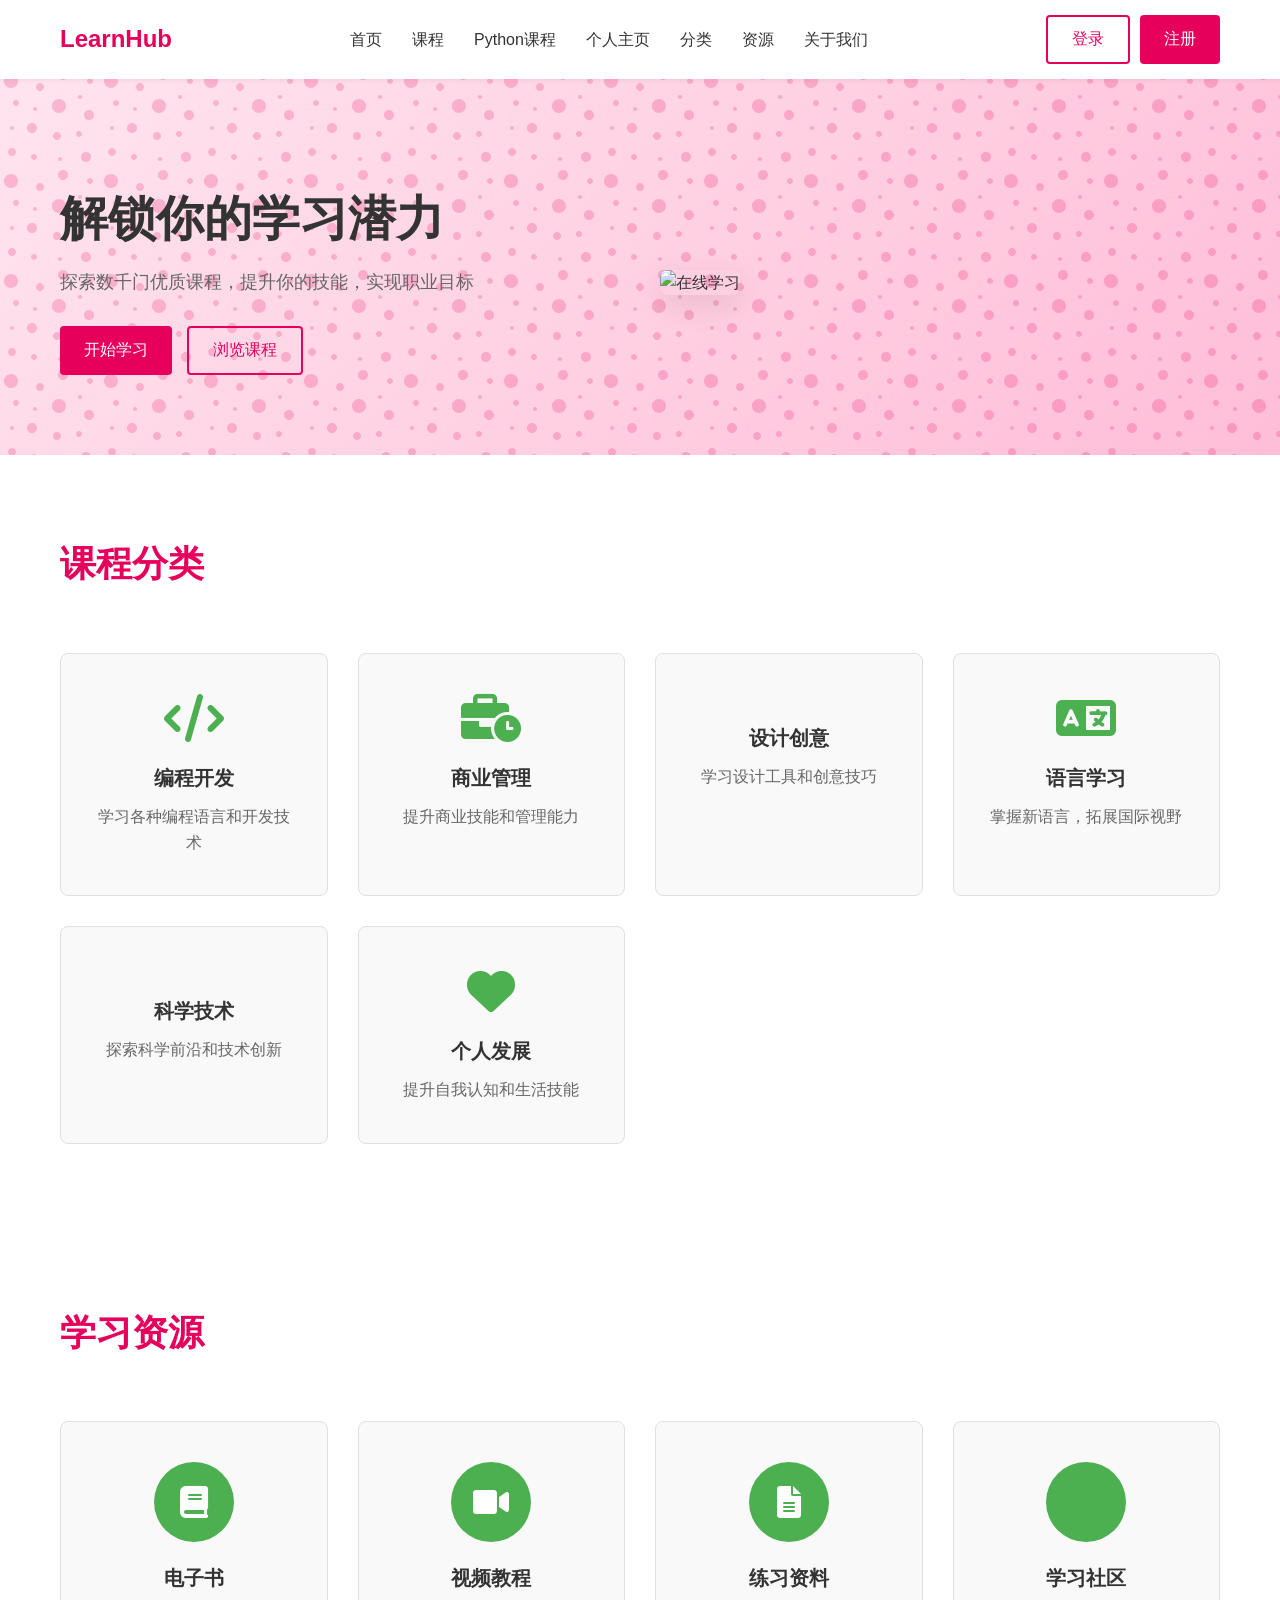
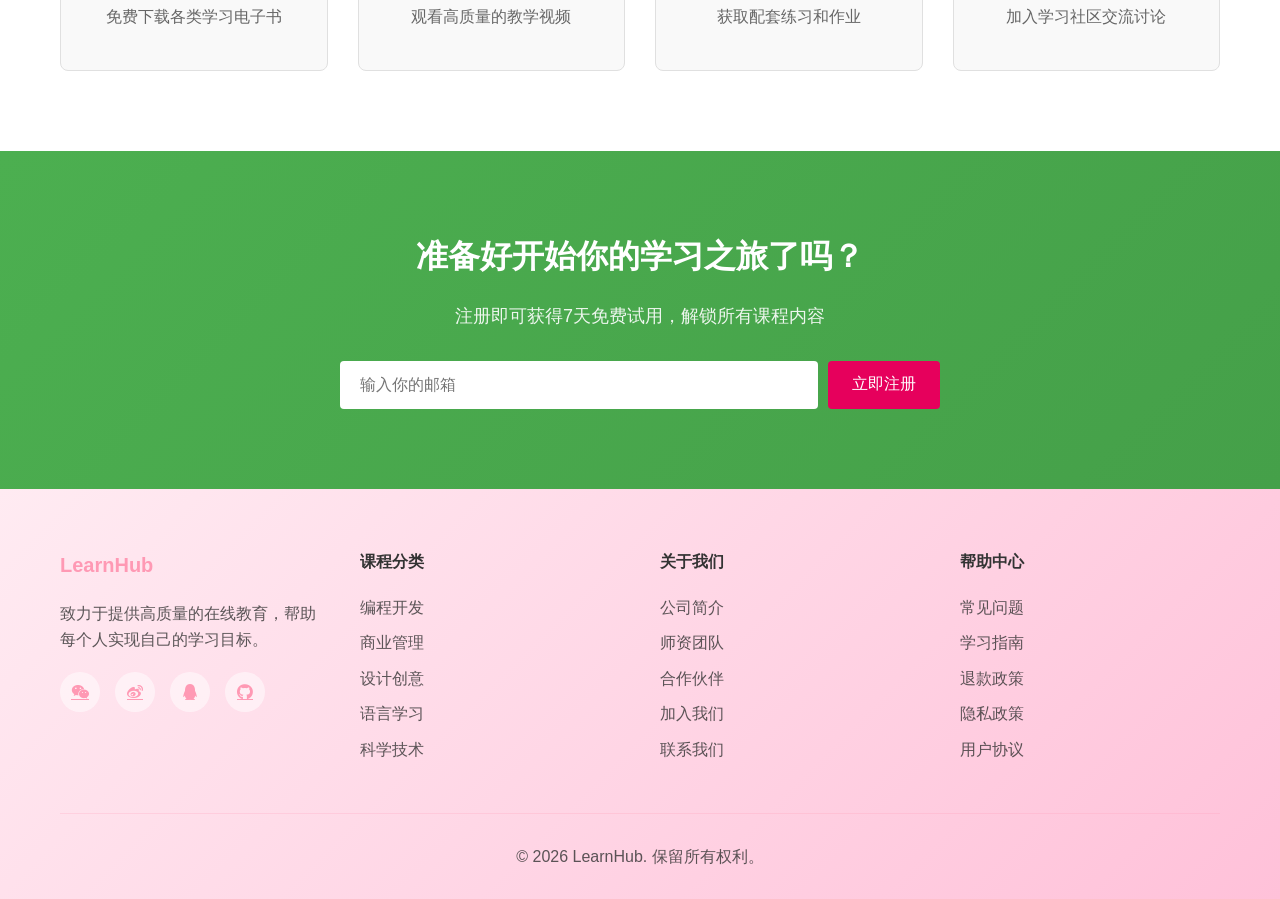
==== commit e87a6f2e: "删除特色课程和用户评价部分" ====
--- a/index.html
+++ b/index.html
@@ -89,109 +89,7 @@
         </div>
     </section>
 
-    <!-- 特色课程 -->
-    <section id="courses" class="courses">
-        <div class="container">
-            <h2 class="section-title">特色课程</h2>
-            <div class="courses-grid">
-                <div class="course-card">
-                    <div class="course-image">
-                        <img src="https://trae-api-cn.mchost.guru/api/ide/v1/text_to_image?prompt=web%20development%20course%20coding%20programming&image_size=square" alt="Web开发">
-                    </div>
-                    <div class="course-info">
-                        <div class="course-category">编程开发</div>
-                        <h3>Web全栈开发实战</h3>
-                        <p>从前端到后端，掌握完整的Web开发技能</p>
-                        <div class="course-meta">
-                            <span class="rating"><i class="fas fa-star"></i> 4.9</span>
-                            <span class="students">1,234人学习</span>
-                        </div>
-                        <div class="course-price">
-                            <span class="current-price">¥299</span>
-                            <span class="original-price">¥599</span>
-                        </div>
-                    </div>
-                </div>
-                <div class="course-card">
-                    <div class="course-image">
-                        <img src="https://trae-api-cn.mchost.guru/api/ide/v1/text_to_image?prompt=data%20science%20machine%20learning%20analysis&image_size=square" alt="数据分析">
-                    </div>
-                    <div class="course-info">
-                        <div class="course-category">科学技术</div>
-                        <h3>数据分析与机器学习</h3>
-                        <p>掌握数据处理和机器学习算法</p>
-                        <div class="course-meta">
-                            <span class="rating"><i class="fas fa-star"></i> 4.8</span>
-                            <span class="students">987人学习</span>
-                        </div>
-                        <div class="course-price">
-                            <span class="current-price">¥399</span>
-                            <span class="original-price">¥799</span>
-                        </div>
-                    </div>
-                </div>
-                <div class="course-card">
-                    <div class="course-image">
-                        <img src="https://trae-api-cn.mchost.guru/api/ide/v1/text_to_image?prompt=ui%20ux%20design%20interface%20creation&image_size=square" alt="UI/UX设计">
-                    </div>
-                    <div class="course-info">
-                        <div class="course-category">设计创意</div>
-                        <h3>UI/UX设计实战</h3>
-                        <p>学习用户界面和用户体验设计</p>
-                        <div class="course-meta">
-                            <span class="rating"><i class="fas fa-star"></i> 4.7</span>
-                            <span class="students">756人学习</span>
-                        </div>
-                        <div class="course-price">
-                            <span class="current-price">¥249</span>
-                            <span class="original-price">¥499</span>
-                        </div>
-                    </div>
-                </div>
-                <div class="course-card">
-                    <div class="course-image">
-                        <img src="https://trae-api-cn.mchost.guru/api/ide/v1/text_to_image?prompt=business%20management%20leadership%20strategy&image_size=square" alt="商业管理">
-                    </div>
-                    <div class="course-info">
-                        <div class="course-category">商业管理</div>
-                        <h3>创业与商业战略</h3>
-                        <p>学习创业知识和商业运营策略</p>
-                        <div class="course-meta">
-                            <span class="rating"><i class="fas fa-star"></i> 4.6</span>
-                            <span class="students">623人学习</span>
-                        </div>
-                        <div class="course-price">
-                            <span class="current-price">¥199</span>
-                            <span class="original-price">¥399</span>
-                        </div>
-                    </div>
-                </div>
-                <a href="python-course.html" class="course-card-link">
-                    <div class="course-card">
-                        <div class="course-image">
-                            <img src="https://trae-api-cn.mchost.guru/api/ide/v1/text_to_image?prompt=python%20programming%20course%20code%20laptop&image_size=square" alt="Python基础课程">
-                        </div>
-                        <div class="course-info">
-                            <div class="course-category">编程开发</div>
-                            <h3>Python基础课程</h3>
-                            <p>从零开始学习Python编程语言，掌握编程基础概念和实战技能</p>
-                            <div class="course-meta">
-                                <span class="rating"><i class="fas fa-star"></i> 4.9</span>
-                                <span class="students">2,345人学习</span>
-                            </div>
-                            <div class="course-price">
-                                <span class="current-price">¥199</span>
-                                <span class="original-price">¥399</span>
-                            </div>
-                        </div>
-                    </div>
-                </a>
-            </div>
-            <div class="view-all">
-                <button class="btn btn-outline">查看全部课程</button>
-            </div>
-        </div>
-    </section>
+
 
     <!-- 学习资源 -->
     <section id="resources" class="resources">
@@ -230,65 +128,7 @@
         </div>
     </section>
 
-    <!-- 用户评价 -->
-    <section class="testimonials">
-        <div class="container">
-            <h2 class="section-title">用户评价</h2>
-            <div class="testimonials-grid">
-                <div class="testimonial-card">
-                    <div class="testimonial-rating">
-                        <i class="fas fa-star"></i>
-                        <i class="fas fa-star"></i>
-                        <i class="fas fa-star"></i>
-                        <i class="fas fa-star"></i>
-                        <i class="fas fa-star"></i>
-                    </div>
-                    <p>LearnHub的课程质量非常高，老师讲解清晰，内容实用。通过学习，我成功转行成为了一名前端开发工程师。</p>
-                    <div class="testimonial-author">
-                        <img src="https://trae-api-cn.mchost.guru/api/ide/v1/text_to_image?prompt=professional%20asian%20male%20portrait%20headshot&image_size=square" alt="用户头像">
-                        <div class="author-info">
-                            <h4>李明</h4>
-                            <p>前端开发工程师</p>
-                        </div>
-                    </div>
-                </div>
-                <div class="testimonial-card">
-                    <div class="testimonial-rating">
-                        <i class="fas fa-star"></i>
-                        <i class="fas fa-star"></i>
-                        <i class="fas fa-star"></i>
-                        <i class="fas fa-star"></i>
-                        <i class="fas fa-star"></i>
-                    </div>
-                    <p>课程内容非常丰富，从基础到进阶都有覆盖。平台的学习体验也很好，遇到问题时老师和同学都会及时帮助。</p>
-                    <div class="testimonial-author">
-                        <img src="https://trae-api-cn.mchost.guru/api/ide/v1/text_to_image?prompt=professional%20asian%20female%20portrait%20headshot&image_size=square" alt="用户头像">
-                        <div class="author-info">
-                            <h4>王芳</h4>
-                            <p>数据分析师</p>
-                        </div>
-                    </div>
-                </div>
-                <div class="testimonial-card">
-                    <div class="testimonial-rating">
-                        <i class="fas fa-star"></i>
-                        <i class="fas fa-star"></i>
-                        <i class="fas fa-star"></i>
-                        <i class="fas fa-star"></i>
-                        <i class="fas fa-star-half-alt"></i>
-                    </div>
-                    <p>作为一名在校学生，LearnHub的课程帮助我提前掌握了很多实用技能，为未来的就业做好了准备。</p>
-                    <div class="testimonial-author">
-                        <img src="https://trae-api-cn.mchost.guru/api/ide/v1/text_to_image?prompt=young%20asian%20student%20portrait%20headshot&image_size=square" alt="用户头像">
-                        <div class="author-info">
-                            <h4>张伟</h4>
-                            <p>计算机专业学生</p>
-                        </div>
-                    </div>
-                </div>
-            </div>
-        </div>
-    </section>
+
 
     <!-- 注册区域 -->
     <section class="signup">
--- a/styles.css
+++ b/styles.css
@@ -9,7 +9,13 @@
     font-family: 'Segoe UI', Tahoma, Geneva, Verdana, sans-serif;
     line-height: 1.6;
     color: #333;
-    background-color: #f5f5f5;
+    background: linear-gradient(135deg, #ffe6f0 0%, #ffb3d1 100%);
+    overflow-y: auto;
+}
+
+html {
+    overflow-y: auto;
+    height: 100%;
 }
 
 .container {
@@ -30,30 +36,30 @@
 }
 
 .btn-primary {
-    background-color: #4CAF50;
+    background-color: #e6005c;
     color: white;
 }
 
 .btn-primary:hover {
-    background-color: #45a049;
+    background-color: #c70050;
     transform: translateY(-2px);
 }
 
 .btn-outline {
     background-color: transparent;
-    color: #4CAF50;
-    border: 2px solid #4CAF50;
+    color: #e6005c;
+    border: 2px solid #e6005c;
 }
 
 .btn-outline:hover {
-    background-color: #4CAF50;
+    background-color: #e6005c;
     color: white;
 }
 
 /* 导航栏 */
 .navbar {
-    background-color: white;
-    box-shadow: 0 2px 4px rgba(0, 0, 0, 0.1);
+    background-color: #ffffff;
+    box-shadow: 0 2px 4px rgba(0, 0, 0, 0.05);
     position: fixed;
     top: 0;
     left: 0;
@@ -70,7 +76,7 @@
 
 .logo h1 {
     font-size: 24px;
-    color: #4CAF50;
+    color: #e6005c;
     font-weight: 700;
 }
 
@@ -87,7 +93,7 @@
 }
 
 .nav-links a:hover {
-    color: #4CAF50;
+    color: #e6005c;
 }
 
 .auth-buttons {
@@ -103,7 +109,8 @@
 
 /* 英雄区 */
 .hero {
-    background: linear-gradient(135deg, #f5f7fa 0%, #c3cfe2 100%);
+    background: linear-gradient(135deg, #ffe6f0 0%, #ffb3d1 100%);
+    background-image: url('data:image/svg+xml,%3Csvg width="100" height="100" viewBox="0 0 100 100" xmlns="http://www.w3.org/2000/svg"%3E%3Cpath d="M11 18c3.866 0 7-3.134 7-7s-3.134-7-7-7-7 3.134-7 7 3.134 7 7 7zm48 25c3.866 0 7-3.134 7-7s-3.134-7-7-7-7 3.134-7 7 3.134 7 7 7zm-43-7c1.657 0 3-1.343 3-3s-1.343-3-3-3-3 1.343-3 3 1.343 3 3 3zm63 31c1.657 0 3-1.343 3-3s-1.343-3-3-3-3 1.343-3 3 1.343 3 3 3zM34 90c1.657 0 3-1.343 3-3s-1.343-3-3-3-3 1.343-3 3 1.343 3 3 3zm56-76c1.657 0 3-1.343 3-3s-1.343-3-3-3-3 1.343-3 3 1.343 3 3 3zM12 86c2.21 0 4-1.79 4-4s-1.79-4-4-4-4 1.79-4 4 1.79 4 4 4zm28-65c2.21 0 4-1.79 4-4s-1.79-4-4-4-4 1.79-4 4 1.79 4 4 4zm23-11c2.76 0 5-2.24 5-5s-2.24-5-5-5-5 2.24-5 5 2.24 5 5 5zm-6 60c2.21 0 4-1.79 4-4s-1.79-4-4-4-4 1.79-4 4 1.79 4 4 4zm29 22c2.76 0 5-2.24 5-5s-2.24-5-5-5-5 2.24-5 5 2.24 5 5 5zM32 63c2.76 0 5-2.24 5-5s-2.24-5-5-5-5 2.24-5 5 2.24 5 5 5zm57-13c2.76 0 5-2.24 5-5s-2.24-5-5-5-5 2.24-5 5 2.24 5 5 5zm-9-21c1.105 0 2-.895 2-2s-.895-2-2-2-2 .895-2 2 .895 2 2 2zM60 91c1.105 0 2-.895 2-2s-.895-2-2-2-2 .895-2 2 .895 2 2 2zM35 41c1.105 0 2-.895 2-2s-.895-2-2-2-2 .895-2 2 .895 2 2 2zM12 60c1.105 0 2-.895 2-2s-.895-2-2-2-2 .895-2 2 .895 2 2 2z" fill="%23e6005c" fill-opacity="0.2" fill-rule="evenodd"/%3E%3C/svg%3E');
     padding: 120px 0 80px;
     margin-top: 70px;
 }
@@ -150,9 +157,9 @@
 .section-title {
     font-size: 36px;
     font-weight: 700;
-    text-align: center;
+    text-align: left;
     margin-bottom: 60px;
-    color: #333;
+    color: #e6005c;
 }
 
 /* 课程分类 */
@@ -240,8 +247,8 @@
 }
 
 .course-category {
-    background-color: #e8f5e8;
-    color: #4CAF50;
+    background: linear-gradient(135deg, #ffe6f0 0%, #ffb3d1 100%);
+    color: #e6005c;
     padding: 5px 10px;
     border-radius: 4px;
     font-size: 14px;
@@ -453,8 +460,8 @@
 
 /* 页脚 */
 .footer {
-    background-color: #333;
-    color: white;
+    background: linear-gradient(135deg, #ffebf2 0%, #ffc1d9 100%);
+    color: #333;
     padding: 60px 0 30px;
 }
 
@@ -469,7 +476,7 @@
     font-size: 20px;
     font-weight: 600;
     margin-bottom: 20px;
-    color: #4CAF50;
+    color: #ff99b4;
 }
 
 .footer-column h4 {
@@ -492,7 +499,7 @@
 }
 
 .footer-column ul li a {
-    color: white;
+    color: #333;
     text-decoration: none;
     opacity: 0.8;
     transition: opacity 0.3s ease;
@@ -500,7 +507,7 @@
 
 .footer-column ul li a:hover {
     opacity: 1;
-    color: #4CAF50;
+    color: #ff99b4;
 }
 
 .social-links {
@@ -514,19 +521,20 @@
     justify-content: center;
     width: 40px;
     height: 40px;
-    background-color: rgba(255, 255, 255, 0.1);
+    background-color: rgba(255, 255, 255, 0.5);
     border-radius: 50%;
+    color: #ff99b4;
+    transition: all 0.3s ease;
+}
+
+.social-links a:hover {
+    background-color: #ff99b4;
     color: white;
-    transition: all 0.3s ease;
-}
-
-.social-links a:hover {
-    background-color: #4CAF50;
     transform: translateY(-3px);
 }
 
 .footer-bottom {
-    border-top: 1px solid rgba(255, 255, 255, 0.1);
+    border-top: 1px solid rgba(255, 153, 180, 0.3);
     padding-top: 30px;
     text-align: center;
     opacity: 0.8;
@@ -587,7 +595,7 @@
 /* 课程详情页面 */
 .course-detail {
     padding: 120px 0 80px;
-    background-color: white;
+    background: linear-gradient(135deg, #ffe6f0 0%, #ffb3d1 100%);
 }
 
 .course-header {
@@ -647,9 +655,10 @@
 }
 
 .module-list {
-    border: 1px solid #e0e0e0;
+    border: 1px solid #ffb3d1;
     border-radius: 8px;
     overflow: hidden;
+    background-color: rgba(255, 255, 255, 0.8);
 }
 
 .module {
@@ -665,13 +674,13 @@
     justify-content: space-between;
     align-items: center;
     padding: 20px;
-    background-color: #f9f9f9;
+    background: linear-gradient(135deg, #ffe6f0 0%, #ffb3d1 100%);
     cursor: pointer;
     transition: all 0.3s ease;
 }
 
 .module-header:hover {
-    background-color: #f0f0f0;
+    background: linear-gradient(135deg, #ffd6e8 0%, #ff99c2 100%);
 }
 
 .module-header h4 {
@@ -690,11 +699,13 @@
     max-height: 0;
     overflow: hidden;
     transition: all 0.3s ease;
+    background-color: white;
 }
 
 .module-content.active {
     padding: 20px;
-    max-height: 200px;
+    max-height: none;
+    overflow: visible;
 }
 
 .module-content ul {
@@ -855,13 +866,119 @@
 
 /* 高亮文本 */
 .highlight {
-    color: #4CAF50;
+    color: #e6005c;
 }
 
 /* 关于我 */
 .about {
     padding: 80px 0;
+    background: linear-gradient(135deg, #ffe6f0 0%, #ffb3d1 100%);
+}
+
+/* 兴趣爱好 */
+.hobbies {
+    padding: 80px 0;
+    background: linear-gradient(135deg, #ffe6f0 0%, #ffb3d1 100%);
+}
+
+.hobbies-grid {
+    display: grid;
+    grid-template-columns: repeat(auto-fit, minmax(250px, 1fr));
+    gap: 30px;
+}
+
+.hobby-card {
     background-color: white;
+    padding: 40px 30px;
+    border-radius: 8px;
+    text-align: center;
+    transition: all 0.3s ease;
+    box-shadow: 0 2px 10px rgba(0, 0, 0, 0.08);
+}
+
+.hobby-card:hover {
+    transform: translateY(-10px);
+    box-shadow: 0 10px 30px rgba(0, 0, 0, 0.1);
+}
+
+.hobby-icon {
+    width: 80px;
+    height: 80px;
+    background-color: #e6005c;
+    color: white;
+    border-radius: 50%;
+    display: flex;
+    align-items: center;
+    justify-content: center;
+    margin: 0 auto 20px;
+}
+
+.hobby-icon i {
+    font-size: 32px;
+}
+
+/* 旅行足迹 */
+.travel {
+    padding: 80px 0;
+    background: linear-gradient(135deg, #ffe6f0 0%, #ffb3d1 100%);
+}
+
+.travel-grid {
+    display: grid;
+    grid-template-columns: repeat(auto-fit, minmax(300px, 1fr));
+    gap: 30px;
+}
+
+.travel-card {
+    background-color: white;
+    border-radius: 8px;
+    box-shadow: 0 2px 10px rgba(0, 0, 0, 0.08);
+    transition: all 0.3s ease;
+    padding: 20px;
+}
+
+.travel-card:hover {
+    transform: translateY(-5px);
+    box-shadow: 0 10px 30px rgba(0, 0, 0, 0.1);
+}
+
+.travel-info {
+    padding: 0;
+}
+
+.travel-date {
+    font-size: 14px;
+    color: #e6005c;
+    margin-bottom: 10px;
+}
+
+/* 美食日记 */
+.food {
+    padding: 80px 0;
+    background: linear-gradient(135deg, #ffe6f0 0%, #ffb3d1 100%);
+}
+
+.food-grid {
+    display: grid;
+    grid-template-columns: repeat(auto-fit, minmax(250px, 1fr));
+    gap: 30px;
+}
+
+.food-card {
+    background-color: white;
+    border-radius: 8px;
+    box-shadow: 0 2px 10px rgba(0, 0, 0, 0.08);
+    transition: all 0.3s ease;
+    padding: 20px;
+}
+
+.food-card:hover {
+    transform: translateY(-5px);
+    box-shadow: 0 10px 30px rgba(0, 0, 0, 0.1);
+}
+
+.food-info {
+    padding: 0;
 }
 
 .about-content {
@@ -922,7 +1039,7 @@
 .skill-icon {
     width: 60px;
     height: 60px;
-    background-color: #4CAF50;
+    background-color: #e98074;
     color: white;
     border-radius: 50%;
     display: flex;
@@ -949,7 +1066,7 @@
 
 .skill-progress {
     height: 100%;
-    background-color: #4CAF50;
+    background-color: #e98074;
     border-radius: 4px;
     transition: width 1s ease;
 }
@@ -991,7 +1108,7 @@
 
 .project-date {
     font-size: 14px;
-    color: #4CAF50;
+    color: #e98074;
     margin-bottom: 10px;
 }
 
@@ -1001,8 +1118,8 @@
 
 .skill-tag {
     display: inline-block;
-    background-color: #e8f5e8;
-    color: #4CAF50;
+    background-color: #f8e8e8;
+    color: #e98074;
     padding: 5px 10px;
     border-radius: 4px;
     font-size: 12px;
@@ -1029,7 +1146,7 @@
     top: 0;
     bottom: 0;
     width: 2px;
-    background-color: #4CAF50;
+    background-color: #e98074;
     transform: translateX(-50%);
 }
 
@@ -1052,7 +1169,7 @@
     position: absolute;
     width: 20px;
     height: 20px;
-    background-color: #4CAF50;
+    background-color: #e98074;
     border-radius: 50%;
     top: 20px;
     z-index: 1;
@@ -1068,7 +1185,7 @@
 
 .education-date {
     font-weight: 600;
-    color: #4CAF50;
+    color: #e98074;
     margin-bottom: 10px;
 }
 
@@ -1082,7 +1199,7 @@
 /* 联系方式 */
 .contact {
     padding: 80px 0;
-    background-color: white;
+    background: linear-gradient(135deg, #ffe6f0 0%, #ffb3d1 100%);
 }
 
 .contact-content {
@@ -1110,7 +1227,7 @@
 }
 
 .contact-info i {
-    color: #4CAF50;
+    color: #e6005c;
     width: 20px;
 }
 
@@ -1167,7 +1284,7 @@
 .learning-resources .resource-icon {
     width: 80px;
     height: 80px;
-    background-color: #4CAF50;
+    background-color: #e98074;
     color: white;
     border-radius: 50%;
     display: flex;
